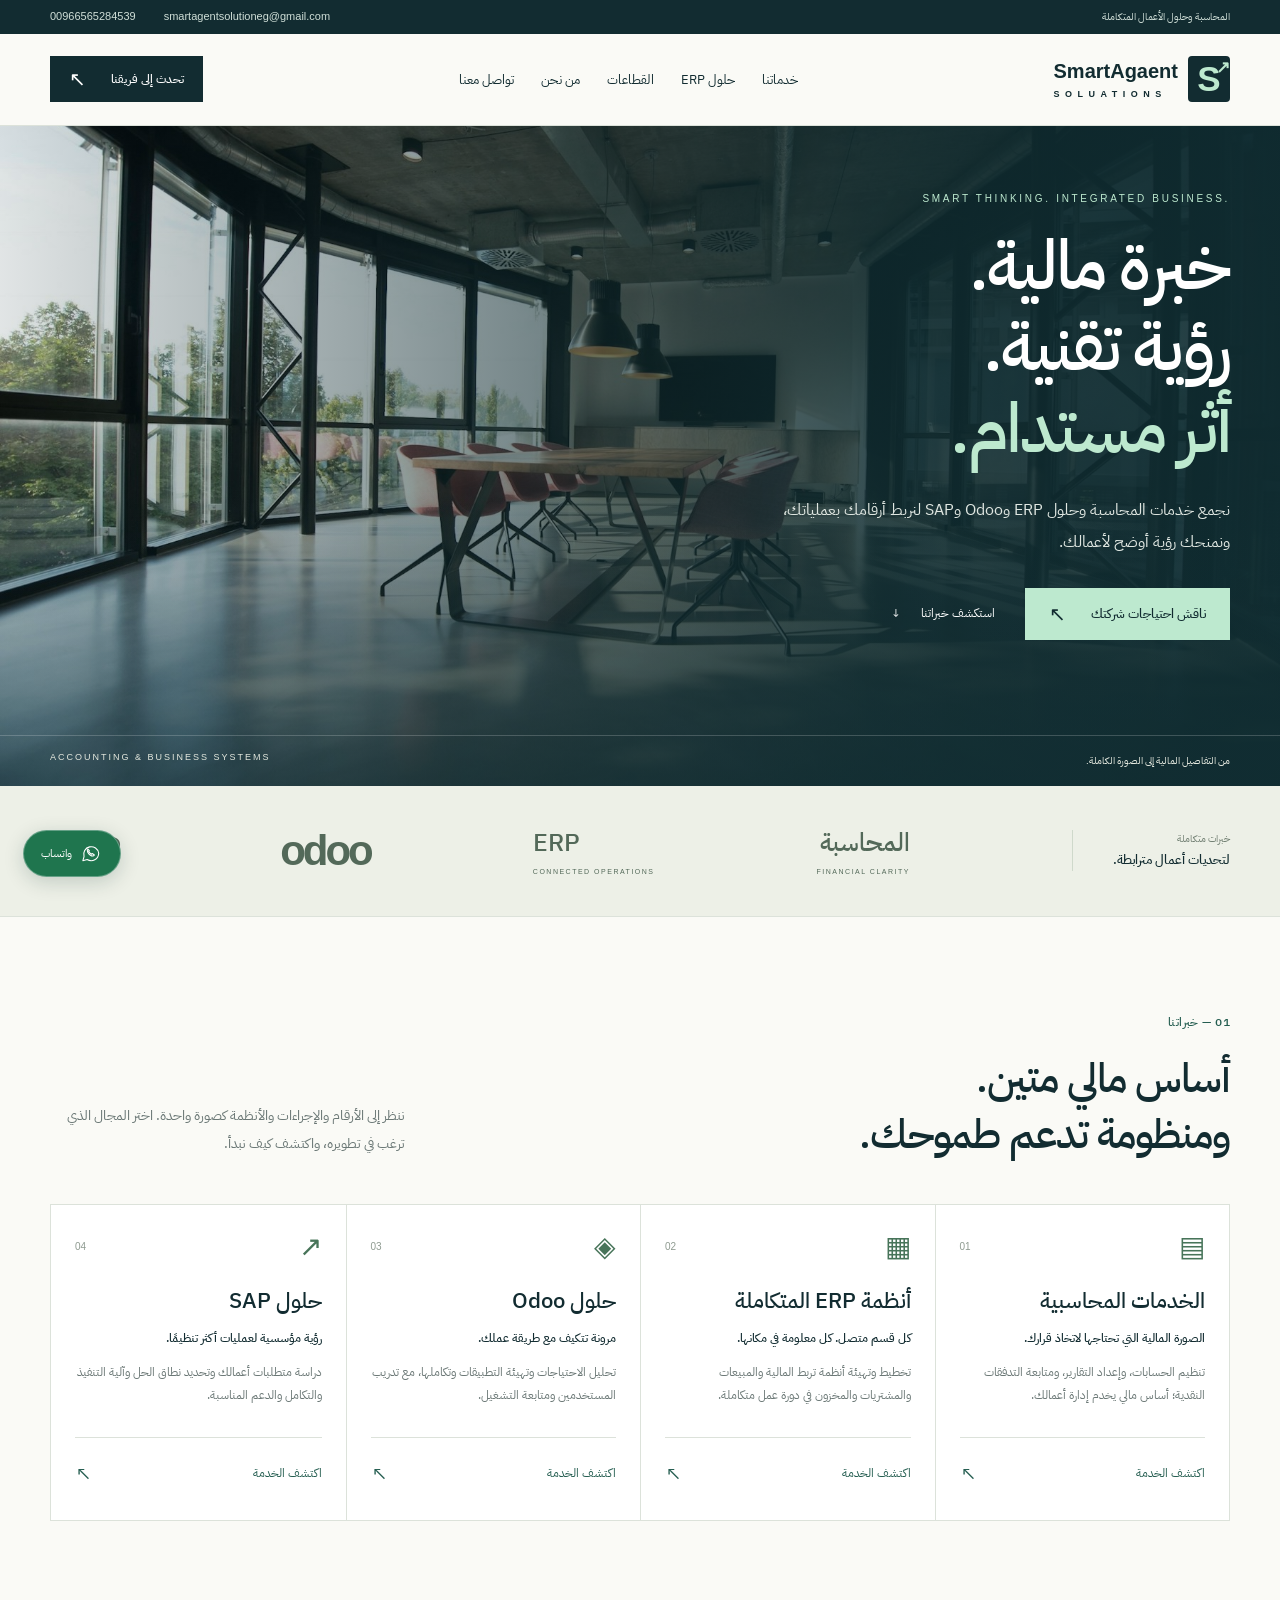
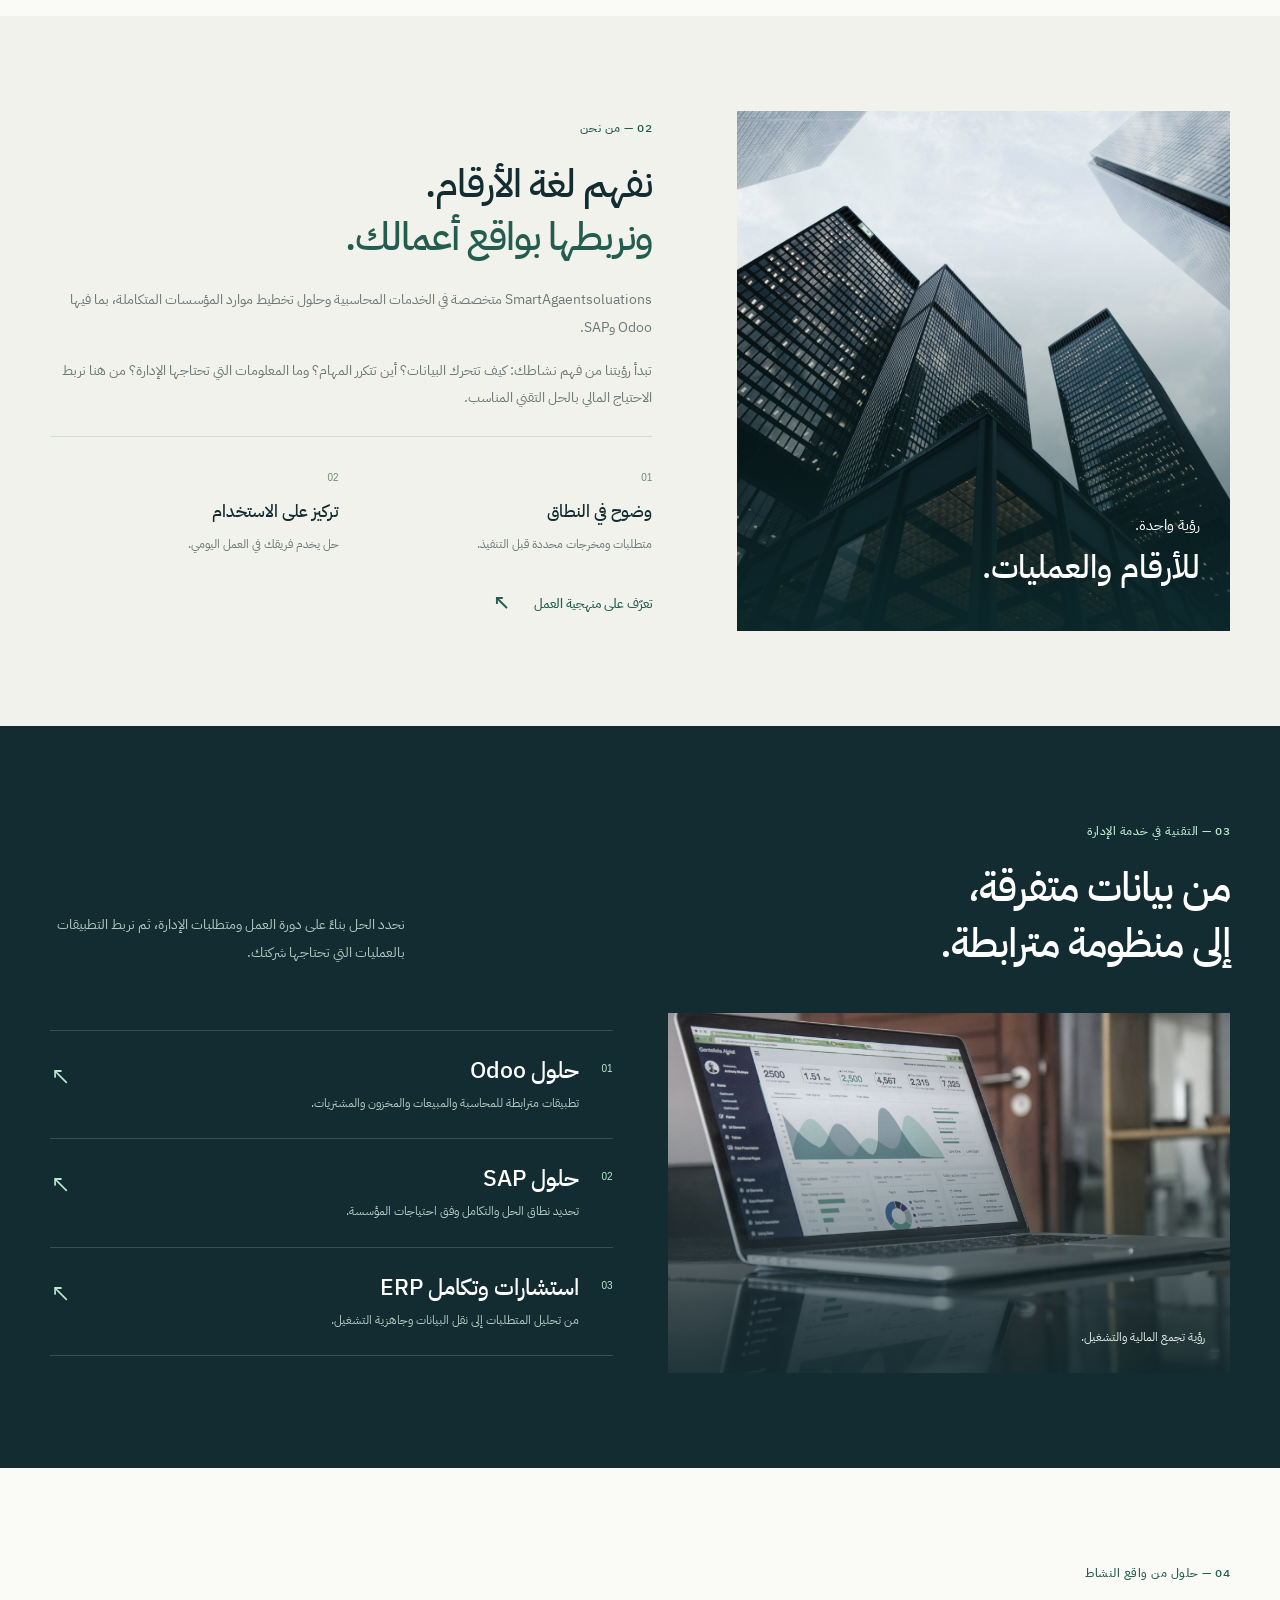
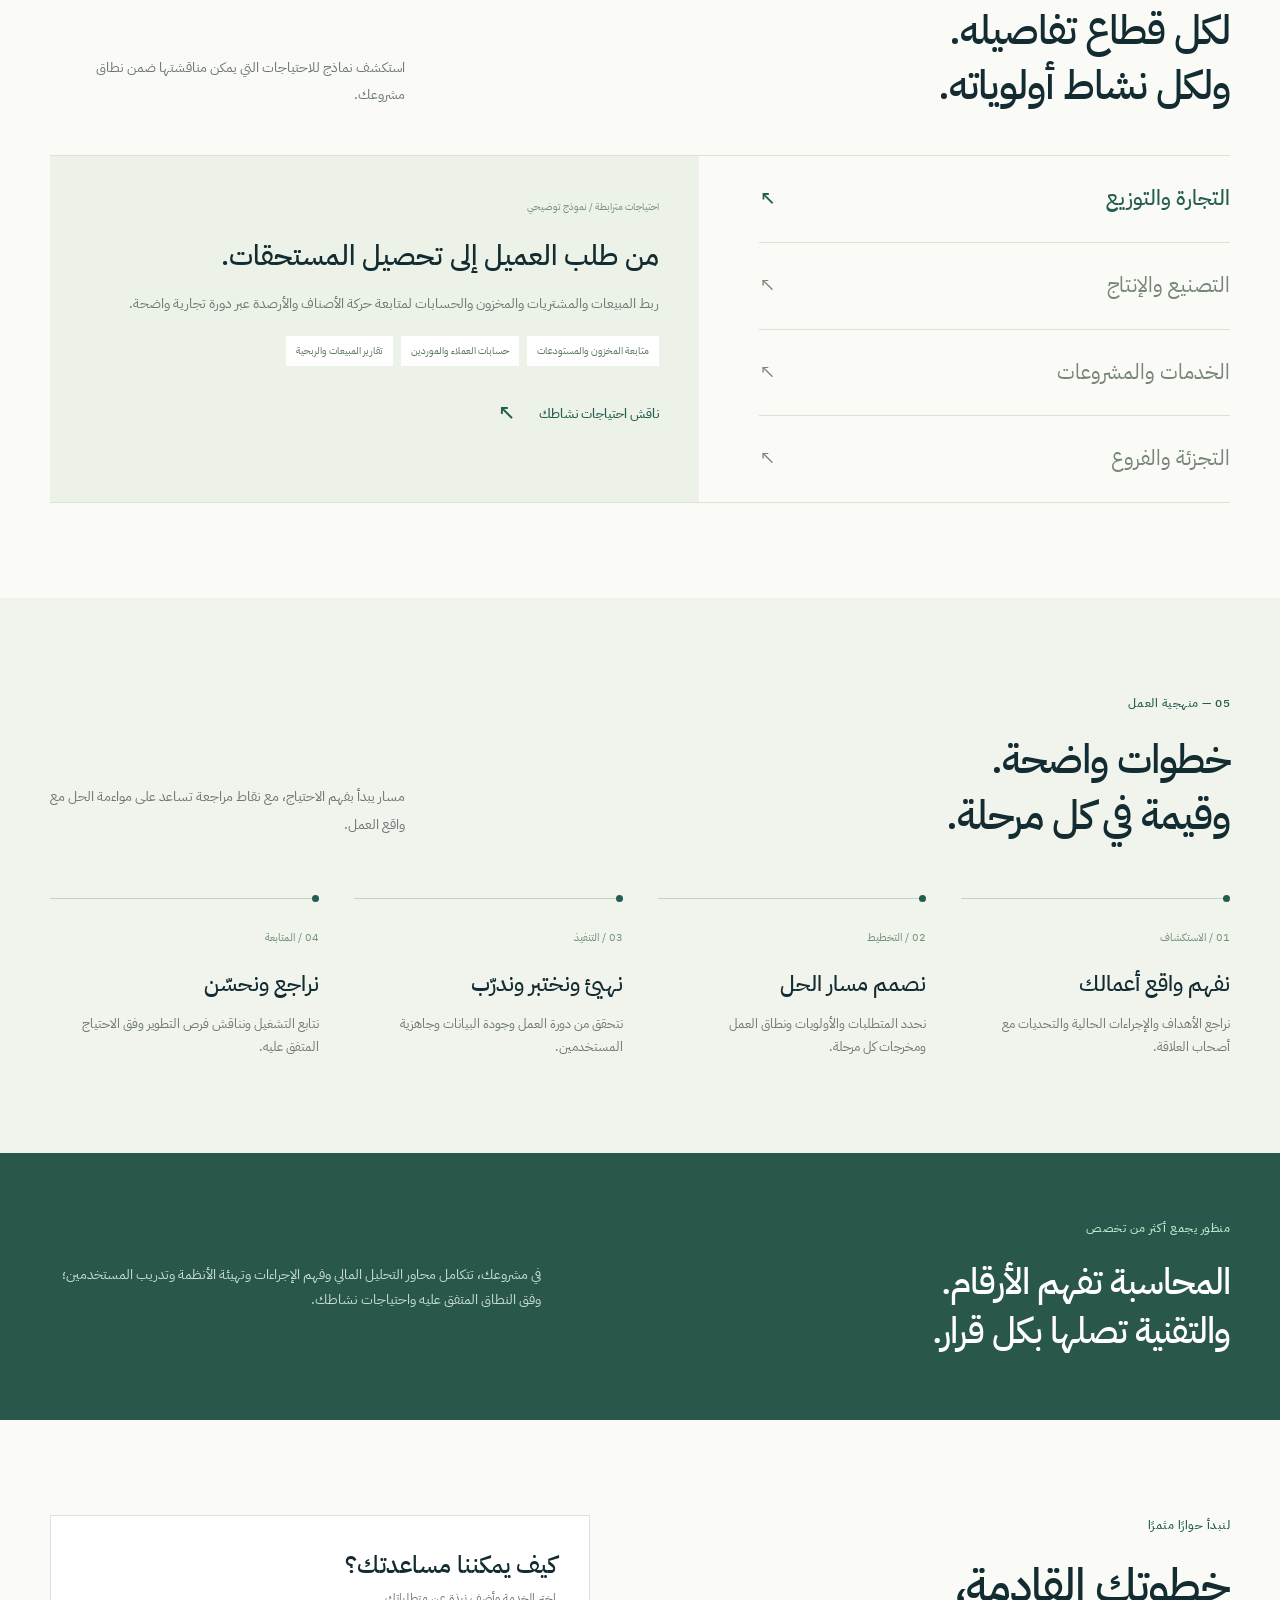
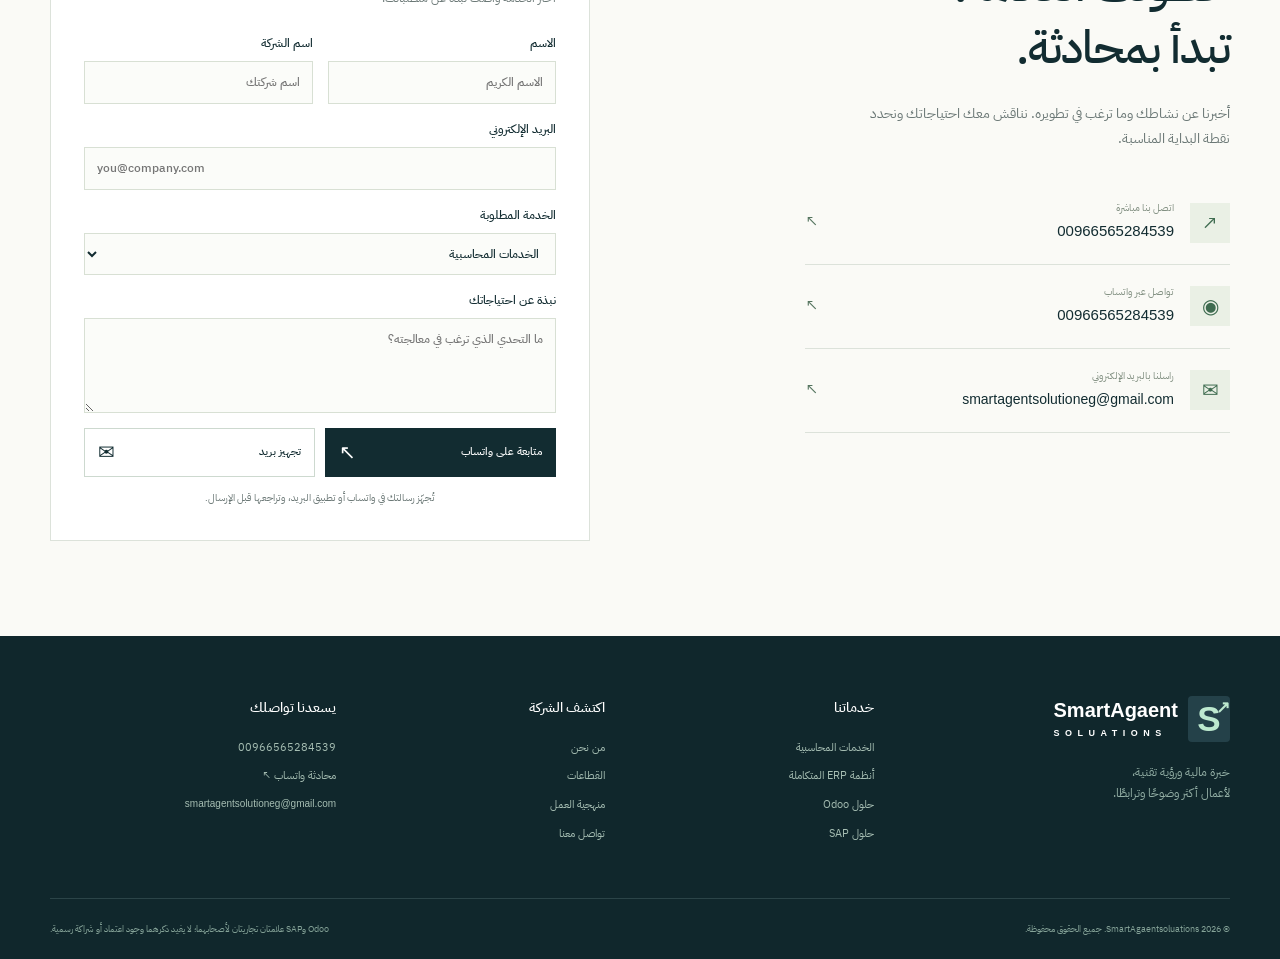
==== index.html @ 958c2389 "Publish SmartAgaentsoluations company website" ====
<!doctype html><html lang="ar" dir="rtl"><head><meta charset="UTF-8"><meta name="viewport" content="width=device-width,initial-scale=1"><title>المحاسبة وحلول الأعمال المتكاملة | SmartAgaentsoluations</title><meta name="description" content="خدمات المحاسبة وحلول ERP وOdoo وSAP. تواصل مع SmartAgaentsoluations عبر واتساب أو الاتصال على 00966565284539."><meta name="theme-color" content="#122c31"><meta property="og:title" content="المحاسبة وحلول الأعمال المتكاملة | SmartAgaentsoluations"><meta property="og:description" content="خدمات المحاسبة وحلول ERP وOdoo وSAP. تواصل مع SmartAgaentsoluations عبر واتساب أو الاتصال على 00966565284539."><meta property="og:type" content="website"><meta property="og:locale" content="ar_AR"><link rel="icon" href="favicon.svg" type="image/svg+xml"><link rel="preconnect" href="https://fonts.googleapis.com"><link rel="preconnect" href="https://fonts.gstatic.com" crossorigin><link href="https://fonts.googleapis.com/css2?family=IBM+Plex+Sans+Arabic:wght@400;500;600;700&display=swap" rel="stylesheet"><link rel="stylesheet" href="styles.css"><script src="script.js" defer></script></head><body><a class="skip" href="#main">انتقل إلى المحتوى</a>
    <div class="topbar"><div class="container"><span>المحاسبة وحلول الأعمال المتكاملة</span><div><a href="mailto:smartagentsolutioneg@gmail.com" dir="ltr">smartagentsolutioneg@gmail.com</a><a href="tel:+966565284539" dir="ltr">00966565284539</a></div></div></div>
    <header class="header"><div class="container navigation"><a href="index.html" class="brand" aria-label="SmartAgaentsoluations الرئيسية"><span class="brand-mark" aria-hidden="true">S<span>↗</span></span><span class="brand-name" dir="ltr">SmartAgaent<span>SOLUATIONS</span></span></a>
    <button class="menu-toggle" aria-label="فتح القائمة" aria-expanded="false" aria-controls="nav"><span></span><span></span><span></span></button>
    <nav id="nav" aria-label="القائمة الرئيسية"><a href="#services">خدماتنا</a><a href="#solutions">حلول ERP</a><a href="#industries">القطاعات</a><a href="#about">من نحن</a><a href="#contact">تواصل معنا</a></nav>
    <a class="button small nav-cta" href="https://wa.me/966565284539" target="_blank" rel="noopener noreferrer">تحدث إلى فريقنا <span>↖</span></a></div></header><main id="main"><section class="hero"><img class="hero-image" src="assets/office.jpg" width="1800" height="1200" alt="مساحة أعمال حديثة — صورة تعبيرية" fetchpriority="high"><div class="hero-shade"></div><div class="container hero-content"><div class="eyebrow light">SMART THINKING. INTEGRATED BUSINESS.</div><h1>خبرة مالية.<br>رؤية تقنية.<br><em>أثر مستدام.</em></h1><p>نجمع خدمات المحاسبة وحلول ERP وOdoo وSAP لنربط أرقامك بعملياتك، ونمنحك رؤية أوضح لأعمالك.</p><div class="hero-actions"><a class="button mint" href="#contact">ناقش احتياجات شركتك <span>↖</span></a><a class="hero-explore" href="#services">استكشف خبراتنا <span>↓</span></a></div></div><div class="hero-bottom"><div class="container"><span>من التفاصيل المالية إلى الصورة الكاملة.</span><span>ACCOUNTING & BUSINESS SYSTEMS</span></div></div></section>
<section class="expertise-strip"><div class="container"><div><span>خبرات متكاملة</span><strong>لتحديات أعمال مترابطة.</strong></div><a href="accounting.html">المحاسبة <small>FINANCIAL CLARITY</small></a><a href="erp.html" dir="ltr">ERP <small>CONNECTED OPERATIONS</small></a><a href="odoo.html" class="odoo-word" dir="ltr">odoo</a><a href="sap.html" class="sap-word" dir="ltr">SAP</a></div></section>
<section id="services" class="section"><div class="container"><div class="section-head"><div><div class="eyebrow">01 — خبراتنا</div><h2>أساس مالي متين.<br>ومنظومة تدعم طموحك.</h2></div><p>ننظر إلى الأرقام والإجراءات والأنظمة كصورة واحدة. اختر المجال الذي ترغب في تطويره، واكتشف كيف نبدأ.</p></div><div class="service-grid"><a class="service-card" href="accounting.html"><div class="card-top"><span class="service-icon">▤</span><span>01</span></div><h3>الخدمات المحاسبية</h3><strong>الصورة المالية التي تحتاجها لاتخاذ قرارك.</strong><p>تنظيم الحسابات، وإعداد التقارير، ومتابعة التدفقات النقدية؛ أساس مالي يخدم إدارة أعمالك.</p><span class="card-link">اكتشف الخدمة <span>↖</span></span></a><a class="service-card" href="erp.html"><div class="card-top"><span class="service-icon">▦</span><span>02</span></div><h3>أنظمة ERP المتكاملة</h3><strong>كل قسم متصل. كل معلومة في مكانها.</strong><p>تخطيط وتهيئة أنظمة تربط المالية والمبيعات والمشتريات والمخزون في دورة عمل متكاملة.</p><span class="card-link">اكتشف الخدمة <span>↖</span></span></a><a class="service-card" href="odoo.html"><div class="card-top"><span class="service-icon">◈</span><span>03</span></div><h3>حلول Odoo</h3><strong>مرونة تتكيف مع طريقة عملك.</strong><p>تحليل الاحتياجات وتهيئة التطبيقات وتكاملها، مع تدريب المستخدمين ومتابعة التشغيل.</p><span class="card-link">اكتشف الخدمة <span>↖</span></span></a><a class="service-card" href="sap.html"><div class="card-top"><span class="service-icon">↗</span><span>04</span></div><h3>حلول SAP</h3><strong>رؤية مؤسسية لعمليات أكثر تنظيمًا.</strong><p>دراسة متطلبات أعمالك وتحديد نطاق الحل وآلية التنفيذ والتكامل والدعم المناسبة.</p><span class="card-link">اكتشف الخدمة <span>↖</span></span></a></div></div></section>
<section id="about" class="section about"><div class="container about-layout"><div class="image-panel"><img src="assets/architecture.jpg" width="1200" height="1500" alt="تفاصيل معمارية لمبنى أعمال — صورة تعبيرية" loading="lazy"><div class="image-caption"><span>رؤية واحدة.</span><strong>للأرقام والعمليات.</strong></div></div><div class="about-copy"><div class="eyebrow">02 — من نحن</div><h2>نفهم لغة الأرقام.<br><em>ونربطها بواقع أعمالك.</em></h2><p>SmartAgaentsoluations متخصصة في الخدمات المحاسبية وحلول تخطيط موارد المؤسسات المتكاملة، بما فيها Odoo وSAP.</p><p>تبدأ رؤيتنا من فهم نشاطك: كيف تتحرك البيانات؟ أين تتكرر المهام؟ وما المعلومات التي تحتاجها الإدارة؟ من هنا نربط الاحتياج المالي بالحل التقني المناسب.</p><div class="principles"><div><span>01</span><h3>وضوح في النطاق</h3><p>متطلبات ومخرجات محددة قبل التنفيذ.</p></div><div><span>02</span><h3>تركيز على الاستخدام</h3><p>حل يخدم فريقك في العمل اليومي.</p></div></div><a class="text-link" href="#approach">تعرّف على منهجية العمل <span>↖</span></a></div></div></section>
<section id="solutions" class="section solutions"><div class="container"><div class="section-head"><div><div class="eyebrow light">03 — التقنية في خدمة الإدارة</div><h2>من بيانات متفرقة،<br>إلى منظومة مترابطة.</h2></div><p>نحدد الحل بناءً على دورة العمل ومتطلبات الإدارة، ثم نربط التطبيقات بالعمليات التي تحتاجها شركتك.</p></div><div class="solution-layout"><div class="solution-photo"><img src="assets/finance.jpg" width="1800" height="1200" alt="حاسوب يعرض تحليلات الأعمال — صورة تعبيرية" loading="lazy"><span>رؤية تجمع المالية والتشغيل.</span></div><div class="solution-links"><a href="odoo.html"><span class="solution-num">01</span><div><h3>حلول Odoo</h3><p>تطبيقات مترابطة للمحاسبة والمبيعات والمخزون والمشتريات.</p></div><span>↖</span></a><a href="sap.html"><span class="solution-num">02</span><div><h3>حلول SAP</h3><p>تحديد نطاق الحل والتكامل وفق احتياجات المؤسسة.</p></div><span>↖</span></a><a href="erp.html"><span class="solution-num">03</span><div><h3>استشارات وتكامل ERP</h3><p>من تحليل المتطلبات إلى نقل البيانات وجاهزية التشغيل.</p></div><span>↖</span></a></div></div></div></section>
<section id="industries" class="section industries"><div class="container"><div class="section-head"><div><div class="eyebrow">04 — حلول من واقع النشاط</div><h2>لكل قطاع تفاصيله.<br>ولكل نشاط أولوياته.</h2></div><p>استكشف نماذج للاحتياجات التي يمكن مناقشتها ضمن نطاق مشروعك.</p></div><div class="industry-layout"><div class="industry-tabs" role="tablist" aria-label="استكشف احتياجات القطاعات"><button id="tab-trade" role="tab" aria-selected="true" aria-controls="industry-panel" data-industry="trade">التجارة والتوزيع <span>↖</span></button><button id="tab-industry" role="tab" aria-selected="false" aria-controls="industry-panel" data-industry="industry" tabindex="-1">التصنيع والإنتاج <span>↖</span></button><button id="tab-services" role="tab" aria-selected="false" aria-controls="industry-panel" data-industry="services" tabindex="-1">الخدمات والمشروعات <span>↖</span></button><button id="tab-retail" role="tab" aria-selected="false" aria-controls="industry-panel" data-industry="retail" tabindex="-1">التجزئة والفروع <span>↖</span></button></div><div id="industry-panel" class="industry-panel" role="tabpanel" aria-labelledby="tab-trade" tabindex="0"><span class="panel-label">احتياجات مترابطة / نموذج توضيحي</span><h3 id="industry-title">من طلب العميل إلى تحصيل المستحقات.</h3><p id="industry-desc">ربط المبيعات والمشتريات والمخزون والحسابات لمتابعة حركة الأصناف والأرصدة عبر دورة تجارية واضحة.</p><ul id="industry-list"><li>متابعة المخزون والمستودعات</li><li>حسابات العملاء والموردين</li><li>تقارير المبيعات والربحية</li></ul><a class="text-link" href="#contact">ناقش احتياجات نشاطك <span>↖</span></a></div></div></div></section>
<section id="approach" class="section approach"><div class="container"><div class="section-head"><div><div class="eyebrow">05 — منهجية العمل</div><h2>خطوات واضحة.<br>وقيمة في كل مرحلة.</h2></div><p>مسار يبدأ بفهم الاحتياج، مع نقاط مراجعة تساعد على مواءمة الحل مع واقع العمل.</p></div><div class="steps"><article><span>01 / الاستكشاف</span><h3>نفهم واقع أعمالك</h3><p>نراجع الأهداف والإجراءات الحالية والتحديات مع أصحاب العلاقة.</p></article><article><span>02 / التخطيط</span><h3>نصمم مسار الحل</h3><p>نحدد المتطلبات والأولويات ونطاق العمل ومخرجات كل مرحلة.</p></article><article><span>03 / التنفيذ</span><h3>نهيئ ونختبر وندرّب</h3><p>نتحقق من دورة العمل وجودة البيانات وجاهزية المستخدمين.</p></article><article><span>04 / المتابعة</span><h3>نراجع ونحسّن</h3><p>نتابع التشغيل ونناقش فرص التطوير وفق الاحتياج المتفق عليه.</p></article></div></div></section>
<section class="focus-banner"><div class="container"><div><div class="eyebrow light">منظور يجمع أكثر من تخصص</div><h2>المحاسبة تفهم الأرقام.<br>والتقنية تصلها بكل قرار.</h2></div><p>في مشروعك، تتكامل محاور التحليل المالي وفهم الإجراءات وتهيئة الأنظمة وتدريب المستخدمين؛ وفق النطاق المتفق عليه واحتياجات نشاطك.</p></div></section><section id="contact" class="section contact"><div class="container contact-layout"><div class="contact-copy"><div class="eyebrow">لنبدأ حوارًا مثمرًا</div><h2>خطوتك القادمة،<br>تبدأ بمحادثة.</h2><p>أخبرنا عن نشاطك وما ترغب في تطويره. نناقش معك احتياجاتك ونحدد نقطة البداية المناسبة.</p>
    <div class="contact-methods"><a href="tel:+966565284539"><span class="method-icon">↗</span><span><small>اتصل بنا مباشرة</small><strong dir="ltr">00966565284539</strong></span><span>↖</span></a><a href="https://wa.me/966565284539" target="_blank" rel="noopener noreferrer"><span class="method-icon">◉</span><span><small>تواصل عبر واتساب</small><strong dir="ltr">00966565284539</strong></span><span>↖</span></a><a href="mailto:smartagentsolutioneg@gmail.com"><span class="method-icon">✉</span><span><small>راسلنا بالبريد الإلكتروني</small><strong class="email-text" dir="ltr">smartagentsolutioneg@gmail.com</strong></span><span>↖</span></a></div></div>
    <form id="contact-form"><h3>كيف يمكننا مساعدتك؟</h3><p>اختر الخدمة وأضف نبذة عن متطلباتك.</p><div class="field-row"><label>الاسم<input name="name" autocomplete="name" placeholder="الاسم الكريم" required maxlength="100"></label><label>اسم الشركة<input name="company" autocomplete="organization" placeholder="اسم شركتك" maxlength="150"></label></div><label>البريد الإلكتروني<input name="email" type="email" autocomplete="email" placeholder="you@company.com" dir="ltr" maxlength="200" required></label><label>الخدمة المطلوبة<select name="service" id="service"><option>الخدمات المحاسبية</option><option>أنظمة ERP المتكاملة</option><option>حلول Odoo</option><option>حلول SAP</option><option>التطوير والتحول الرقمي</option></select></label><label>نبذة عن احتياجاتك<textarea name="message" rows="3" placeholder="ما التحدي الذي ترغب في معالجته؟" required maxlength="2000"></textarea></label><div class="form-actions"><button class="button" type="submit" name="channel" value="whatsapp">متابعة على واتساب <span>↖</span></button><button class="button outline" type="submit" name="channel" value="email">تجهيز بريد <span>✉</span></button></div><p class="form-note">تُجهّز رسالتك في واتساب أو تطبيق البريد، وتراجعها قبل الإرسال.</p><p id="form-status" role="status" hidden></p></form></div></section></main><footer><div class="container footer-grid"><div><a class="brand" href="index.html"><span class="brand-mark" aria-hidden="true">S<span>↗</span></span><span class="brand-name" dir="ltr">SmartAgaent<span>SOLUATIONS</span></span></a><p>خبرة مالية ورؤية تقنية،<br>لأعمال أكثر وضوحًا وترابطًا.</p></div><div><h3>خدماتنا</h3><a href="accounting.html">الخدمات المحاسبية</a><a href="erp.html">أنظمة ERP المتكاملة</a><a href="odoo.html">حلول Odoo</a><a href="sap.html">حلول SAP</a></div><div><h3>اكتشف الشركة</h3><a href="index.html#about">من نحن</a><a href="index.html#industries">القطاعات</a><a href="index.html#approach">منهجية العمل</a><a href="index.html#contact">تواصل معنا</a></div><div><h3>يسعدنا تواصلك</h3><a href="tel:+966565284539" dir="ltr">00966565284539</a><a href="https://wa.me/966565284539" target="_blank" rel="noopener noreferrer">محادثة واتساب ↖</a><a class="footer-email" href="mailto:smartagentsolutioneg@gmail.com" dir="ltr">smartagentsolutioneg@gmail.com</a></div></div><div class="container footer-bottom"><span>© <span id="year">2026</span> SmartAgaentsoluations. جميع الحقوق محفوظة.</span><span>Odoo وSAP علامتان تجاريتان لأصحابهما؛ لا يفيد ذكرهما وجود اعتماد أو شراكة رسمية.</span></div></footer><a class="whatsapp-float" href="https://wa.me/966565284539" target="_blank" rel="noopener noreferrer" aria-label="تواصل مع SmartAgaentsoluations عبر واتساب"><svg viewBox="0 0 32 32" aria-hidden="true"><path d="M26 15.5A10.5 10.5 0 0 1 10 24.4L4 26l1.6-5.8A10.5 10.5 0 1 1 26 15.5Z"/><path d="M11 10c-2 2 0 6 3 8s5 2 6 0l-3-2-1 1c-2-1-3-2-4-4l1-1Z"/></svg><span>واتساب</span></a></body></html>
---- styles.css ----
:root{--ink:#122c31;--green:#245d50;--mint:#bde9cf;--paper:#fafaf6;--muted:#6b7876;--line:#dce2da;--gold:#c8b57f}*{box-sizing:border-box}html{scroll-behavior:smooth;scroll-padding-top:100px}body{margin:0;color:var(--ink);background:var(--paper);font-family:'IBM Plex Sans Arabic',Tahoma,Arial,sans-serif;line-height:1.8}h1,h2,h3,p{margin:0}h1,h2,h3{line-height:1.35;font-weight:500}h2{font-size:clamp(30px,3.2vw,46px);letter-spacing:-1px}h3{font-size:22px}p{color:var(--muted)}a{color:inherit;text-decoration:none}button,input,select,textarea{font:inherit}button,a,input,select,textarea{-webkit-tap-highlight-color:transparent}button{cursor:pointer}a:focus-visible,button:focus-visible,summary:focus-visible{outline:3px solid #57a684;outline-offset:5px}em{font-style:normal;color:var(--green)}.container{width:min(1250px,calc(100% - 100px));margin-inline:auto}.topbar{background:var(--ink);color:#d0dfd8;font-size:10px;padding:7px 0}.topbar>.container,.topbar>.container>div{display:flex;justify-content:space-between;gap:28px;align-items:center}.topbar a{font-family:Arial,sans-serif;font-size:11px}.header{position:sticky;top:0;z-index:30;background:#fafaf6f7;backdrop-filter:blur(16px);border-bottom:1px solid #dce2da}.navigation{height:91px;display:flex;gap:28px;justify-content:space-between;align-items:center}.brand{display:flex;align-items:center;gap:10px;white-space:nowrap;max-width:100%}.brand-mark{width:42px;height:46px;display:grid;place-items:center;font:700 35px Arial,sans-serif;background:var(--ink);color:var(--mint);border-radius:4px;position:relative}.brand-mark>span{position:absolute;top:1px;right:0;font-size:17px}.brand-name{font:600 20px Arial,sans-serif}.brand-name>span{display:block;font-size:9px;letter-spacing:5.5px;padding-top:6px}.navigation nav{display:flex;align-items:center;gap:27px;font-size:13px}.navigation nav a{position:relative}.navigation nav a:hover{color:var(--green)}.button{display:inline-flex;align-items:center;justify-content:space-between;gap:25px;background:var(--ink);color:#fff;border:1px solid transparent;padding:13px 23px;font-size:13px;font-weight:500;transition:background .2s,transform .2s;min-height:49px}.button:hover{background:#25574d;transform:translateY(-2px)}.button>span{font:20px Arial,sans-serif}.button.small{font-size:12px;padding:10px 18px;min-height:43px}.button.mint{background:var(--mint);color:var(--ink)}.button.mint:hover{background:#d1f4dd}.button.outline{background:transparent;color:var(--ink);border-color:#cdd9cf}.button.outline:hover{background:#edf2e9}.menu-toggle{display:none}.eyebrow{font-size:12px;letter-spacing:.5px;font-weight:500;color:var(--green);margin-bottom:18px}.eyebrow.light{color:var(--mint)}.hero{height:660px;position:relative;isolation:isolate;color:#fff;overflow:hidden;background:#163b3a}.hero-image{position:absolute;inset:0;width:100%;height:100%;object-fit:cover;object-position:center 60%;z-index:-3}.hero-shade{position:absolute;inset:0;background:linear-gradient(270deg,#102d32ed 0%,#102d32d6 32%,#102d3280 65%,#102d3220 100%);z-index:-2}.hero:after{content:'';position:absolute;inset:0;background:linear-gradient(0deg,#102d3290,transparent 45%);z-index:-1}.hero-content{padding-top:64px}.hero .eyebrow{font-family:Arial,sans-serif;font-size:10px;letter-spacing:2.7px;direction:ltr;text-align:right}.hero h1{font-size:clamp(48px,5.4vw,76px);line-height:1.18;letter-spacing:-2px}.hero h1 em{color:var(--mint)}.hero-content>p{font-size:16px;color:#e0e7e2;max-width:475px;margin-top:25px;line-height:1.95}.hero-actions{display:flex;align-items:center;gap:30px;margin-top:30px}.hero-explore{display:flex;align-items:center;gap:20px;font-size:12px}.hero-bottom{position:absolute;bottom:0;left:0;right:0;border-top:1px solid #ffffff30;padding:16px 0}.hero-bottom>.container{display:flex;justify-content:space-between;font-size:10px;color:#e5e9df}.hero-bottom span:last-child{font:9px Arial,sans-serif;letter-spacing:2px}.expertise-strip{background:#edf0e7;border-bottom:1px solid var(--line)}.expertise-strip>.container{min-height:130px;display:flex;align-items:center;justify-content:space-between;gap:35px}.expertise-strip>.container>div{border-left:1px solid #cfd9cb;padding-left:40px;font-size:13px}.expertise-strip>.container>div>span,.expertise-strip strong{display:block}.expertise-strip>.container>div>span{font-size:10px;color:#738174}.expertise-strip strong{font-weight:500}.expertise-strip a{font-size:25px;font-weight:500;line-height:1.3;color:#536959}.expertise-strip a small{display:block;font:7px Arial,sans-serif;letter-spacing:1.5px;margin-top:8px}.expertise-strip .odoo-word{font:600 42px Arial,sans-serif;letter-spacing:-3px}.expertise-strip .sap-word{font:900 italic 36px Arial,sans-serif;letter-spacing:-2px}.section{padding:95px 0}.section-head{display:flex;align-items:flex-end;justify-content:space-between;gap:60px;margin-bottom:42px}.section-head>div{max-width:680px}.section-head>p{max-width:355px;font-size:14px;line-height:1.95;padding-bottom:5px}.service-grid{display:grid;grid-template-columns:repeat(4,1fr);border:1px solid var(--line);background:#fff}.service-card{padding:28px 24px;display:flex;flex-direction:column;border-left:1px solid var(--line);transition:background .2s}.service-card:last-child{border-left:none}.service-card:hover{background:#eef4eb}.card-top{display:flex;align-items:center;justify-content:space-between;margin-bottom:25px;color:#8f9b91;font:10px Arial,sans-serif}.service-icon{font-size:28px;color:#477459;line-height:1}.service-card h3{font-size:22px;margin-bottom:12px}.service-card>strong{font-size:12px;font-weight:500;margin-bottom:12px;line-height:1.8}.service-card>p{font-size:12px;line-height:1.9;margin-bottom:30px}.card-link{display:flex;justify-content:space-between;align-items:center;margin-top:auto;font-size:12px;padding-top:18px;border-top:1px solid var(--line);color:var(--green)}.card-link>span{font-size:20px}.about{background:#f0f2eb}.about-layout{display:grid;grid-template-columns:.9fr 1.1fr;gap:85px;align-items:center}.image-panel{height:520px;position:relative;overflow:hidden}.image-panel>img{width:100%;height:100%;object-fit:cover;filter:saturate(.5)}.image-panel:after{content:'';position:absolute;inset:0;background:linear-gradient(0deg,#0e3034c9,transparent 75%)}.image-caption{position:absolute;bottom:34px;right:30px;z-index:1;color:white;font-size:15px}.image-caption>strong{display:block;font-size:32px;font-weight:500}.about-copy h2{font-size:39px;margin-bottom:23px}.about-copy>p{font-size:14px;line-height:1.95;margin-bottom:16px}.principles{display:grid;grid-template-columns:1fr 1fr;border-top:1px solid #d2ddd0;padding-top:25px;margin-top:25px;gap:25px}.principles>div>span{font:10px Arial,sans-serif;color:#6d8d71}.principles h3{font-size:17px;margin:10px 0}.principles p{font-size:12px}.text-link{display:inline-flex;align-items:center;gap:23px;color:var(--green);font-size:13px;font-weight:500}.text-link>span{font-size:22px}.about-copy>.text-link{margin-top:28px}.solutions{background:var(--ink);color:white}.solutions .section-head>p{color:#b4c8c1}.solution-layout{display:grid;grid-template-columns:1fr 1fr;gap:55px;align-items:center}.solution-photo{height:360px;position:relative}.solution-photo img{width:100%;height:100%;object-fit:cover;filter:saturate(.6)}.solution-photo:after{content:'';position:absolute;inset:0;background:linear-gradient(0deg,#122c31cc,transparent 75%)}.solution-photo>span{position:absolute;bottom:24px;right:25px;color:#e2eee7;z-index:1;font-size:12px}.solution-links>a{display:flex;gap:22px;align-items:flex-start;padding:24px 0;border-bottom:1px solid #355052}.solution-links>a:first-child{border-top:1px solid #355052}.solution-num{font:10px Arial,sans-serif;color:var(--mint);padding-top:8px}.solution-links h3{font-size:23px;margin-bottom:7px}.solution-links p{font-size:12px;color:#b9ccc5}.solution-links>a>span:last-child{margin-right:auto;font-size:25px;color:var(--mint)}.industry-layout{display:grid;grid-template-columns:.9fr 1.1fr;border-block:1px solid var(--line)}.industry-tabs{display:flex;flex-direction:column;padding-left:60px}.industry-tabs>button{background:none;border:0;border-bottom:1px solid var(--line);padding:25px 0;display:flex;justify-content:space-between;text-align:right;font-size:21px;color:#77857b;gap:25px;line-height:1.7}.industry-tabs>button:last-child{border-bottom:none}.industry-tabs>button>span{font-size:20px}.industry-tabs>button[aria-selected=true]{color:var(--green);font-weight:500}.industry-panel{padding:35px 40px;background:#edf2e8}.panel-label{font-size:10px;color:#759078}.industry-panel h3{font-size:28px;margin:18px 0 15px}.industry-panel p{font-size:14px}.industry-panel ul{display:flex;gap:8px;list-style:none;padding:0;flex-wrap:wrap;margin:20px 0 28px}.industry-panel li{font-size:10px;background:#fff;padding:6px 10px;color:#5a745f}.approach{background:#f1f3ed}.steps{display:grid;grid-template-columns:repeat(4,1fr);gap:35px;margin-top:55px}.steps>article{border-top:1px solid #c5d4c2;padding-top:23px;position:relative}.steps>article:before{content:'';width:7px;height:7px;position:absolute;top:-4px;right:0;background:var(--green);border-radius:50%}.steps>article>span{font-size:11px;color:#729078}.steps h3{font-size:22px;margin:18px 0 13px}.steps p{font-size:13px;max-width:245px}.focus-banner{background:#2a574b;color:white;padding:65px 0}.focus-banner>.container{display:grid;grid-template-columns:1.2fr 1fr;gap:100px;align-items:center}.focus-banner h2{font-size:36px}.focus-banner p{color:#c8ddd0;font-size:14px}.contact-layout{display:grid;grid-template-columns:1fr 1fr;gap:100px;align-items:start}.contact-copy h2{font-size:46px;margin-bottom:22px}.contact-copy>p{max-width:380px;font-size:14px}.contact-methods{margin-top:30px;max-width:425px}.contact-methods>a{display:flex;align-items:center;gap:16px;border-bottom:1px solid var(--line);padding:18px 0}.method-icon{width:40px;height:40px;display:grid;place-items:center;background:#eaf0e5;color:#3f6c50;font-size:20px}.contact-methods small{font-size:10px;color:#829082;display:block}.contact-methods strong{font:15px Arial,sans-serif;display:inline-block;margin-top:5px;overflow-wrap:anywhere}.contact-methods .email-text{font-size:14px}.contact-methods>a>span:last-child{margin-right:auto;color:#52725c}form{border:1px solid var(--line);background:white;padding:33px}form h3{font-size:24px}form>p:first-of-type{font-size:12px;margin:7px 0 23px}label{display:block;font-size:12px;font-weight:500;margin-bottom:15px}input,textarea,select{display:block;width:100%;background:#fbfcf9;border:1px solid #d8e0d4;padding:10px 12px;font-size:12px;color:var(--ink);margin-top:6px;border-radius:0;min-width:0}input:focus,textarea:focus,select:focus{outline:2px solid #6fa887;outline-offset:1px}textarea{resize:vertical;min-height:95px}.field-row{display:grid;grid-template-columns:1fr 1fr;gap:15px}.form-actions{display:flex;gap:10px}.form-actions .button{font-size:11px;flex:1;gap:12px;padding:11px 13px}.form-note{font-size:10px;text-align:center;margin-top:12px}#form-status{background:#eaf5e8;padding:12px;color:#2d6046;font-size:12px;margin-top:12px}footer{padding:60px 0 22px;background:#10272c;color:#d4e0da}.footer-grid{display:grid;grid-template-columns:1.25fr .9fr .9fr 1.15fr;gap:45px;padding-bottom:45px}.footer-grid .brand-mark{background:#244149}.footer-grid .brand-name{color:white}.footer-grid p{font-size:12px;margin-top:20px;color:#93afa5}.footer-grid h3{font-size:14px;color:white;margin:3px 0 20px}.footer-grid>div>a:not(.brand){display:block;font-size:11px;color:#a6beb3;margin:9px 0;width:fit-content}.footer-grid>div>a:hover{color:white}.footer-grid .footer-email{font-family:Arial,sans-serif;font-size:10px!important;overflow-wrap:anywhere;max-width:100%}.footer-bottom{border-top:1px solid #2b4448;padding-top:22px;display:flex;justify-content:space-between;gap:50px;color:#85a398;font-size:9px}.footer-bottom>span:last-child{max-width:450px}.whatsapp-float{position:fixed;bottom:23px;left:23px;z-index:25;background:#1f754e;color:#fff;display:flex;align-items:center;gap:8px;padding:11px 17px;border-radius:30px;box-shadow:0 5px 20px #0d302b30;font-size:11px;border:1px solid #ffffff50}.whatsapp-float svg{width:23px;height:23px;fill:none;stroke:white;stroke-linecap:round;stroke-linejoin:round;stroke-width:1.5}.skip{position:fixed;top:-100px;right:20px;z-index:50;background:var(--ink);color:white;padding:10px}.skip:focus{top:10px}.detail-hero{position:relative;isolation:isolate;background:var(--ink);color:white;overflow:hidden;min-height:510px;padding:28px 0 55px}.detail-hero>img{position:absolute;inset:0;width:100%;height:100%;object-fit:cover;z-index:-2}.detail-hero:after{content:'';position:absolute;inset:0;background:linear-gradient(270deg,#102d32f2 5%,#102d32e0 40%,#102d3270);z-index:-1}.breadcrumbs{display:flex;gap:12px;color:#c5dacf;font-size:10px;margin-bottom:42px}.detail-hero .eyebrow{font-family:Arial,sans-serif;font-size:9px;letter-spacing:2px}.detail-hero h1{font-size:clamp(40px,4.4vw,62px);line-height:1.25;letter-spacing:-1px}.detail-hero p{font-size:15px;color:#d3e2d9;max-width:540px;margin:22px 0 27px}.module-grid{display:grid;grid-template-columns:repeat(3,1fr);gap:18px}.module-card{border:1px solid var(--line);background:#fff;padding:28px}.module-card>span{font:11px Arial,sans-serif;color:#80a285}.module-card h3{font-size:22px;margin:18px 0 12px}.module-card p{font-size:13px}.faq-layout{display:grid;grid-template-columns:.8fr 1.2fr;gap:80px}.faq details{border-bottom:1px solid var(--line)}.faq details:first-child{border-top:1px solid var(--line)}.faq summary{list-style:none;cursor:pointer;display:flex;align-items:center;justify-content:space-between;gap:30px;padding:22px 0;font-size:16px}.faq summary::-webkit-details-marker{display:none}.faq summary>span{font:22px Arial,sans-serif;color:var(--green)}.faq details[open] summary>span{transform:rotate(45deg)}.faq details>p{font-size:13px;margin:0 0 25px;padding-left:30px}.related{padding:45px 0;background:#eef2e9}.related h2{font-size:24px;margin-bottom:22px}.related>.container>div{display:grid;grid-template-columns:repeat(3,1fr);gap:30px}.related-link{display:flex;justify-content:space-between;border-bottom:1px solid #cad7c5;padding-bottom:13px;font-size:14px}
@media(min-width:1600px){.hero{height:730px}.hero-content{padding-top:80px}.hero h1{font-size:85px}}
@media(max-width:1150px){.container{width:calc(100% - 64px)}.navigation{gap:18px}.navigation nav{gap:20px;font-size:12px}.nav-cta{padding:10px 14px!important;font-size:11px!important;gap:14px}.brand-name{font-size:18px}.brand-name>span{letter-spacing:4.5px}.service-grid{grid-template-columns:1fr 1fr}.service-card{border-bottom:1px solid var(--line);padding:30px}.service-card:nth-child(2){border-left:none}.service-card:nth-last-child(-n+2){border-bottom:none}.about-layout{gap:50px}.about-copy h2{font-size:34px}.contact-layout{gap:55px}.footer-grid{gap:25px}.footer-grid .footer-email{font-size:9px!important}.industry-tabs{padding-left:35px}.industry-tabs>button{font-size:19px}.industry-panel{padding:30px}}
@media(max-width:900px){.navigation nav{gap:14px;font-size:11px}.nav-cta{display:none}.hero{height:640px}.hero h1{font-size:68px}.expertise-strip>.container>div{padding-left:22px}.expertise-strip a{font-size:22px}.expertise-strip>.container{gap:24px}.about-layout{gap:35px;grid-template-columns:.85fr 1.15fr}.image-panel{height:520px}.principles{gap:15px}.principles h3{font-size:16px}.solution-layout{gap:30px}.section-head{gap:35px}.section-head>p{max-width:310px}.industry-layout{grid-template-columns:1fr 1.1fr}.industry-panel h3{font-size:24px}.steps{gap:25px}.steps h3{font-size:20px}.contact-layout{gap:35px}.contact-copy h2{font-size:39px}.contact-methods strong{font-size:13px}.contact-methods .email-text{font-size:11px}form{padding:25px}.form-actions{flex-direction:column}.footer-grid{grid-template-columns:1fr 1fr;gap:35px 55px}.footer-grid .footer-email{font-size:11px!important}.focus-banner>.container{gap:50px}.focus-banner h2{font-size:30px}.faq-layout{gap:40px}.module-card{padding:22px}.module-card h3{font-size:20px}}
@media(max-width:700px){html{scroll-padding-top:85px}.container{width:calc(100% - 40px)}.topbar{padding:6px 0}.topbar>.container>span{display:none}.topbar>.container>div{width:100%;gap:12px}.topbar a{font-size:9px}.navigation{height:76px;gap:18px}.brand-name{font-size:19px}.brand-name>span{font-size:8px;letter-spacing:5.7px}.brand-mark{height:43px;width:40px;font-size:33px}.menu-toggle{display:flex;flex-direction:column;gap:5px;border:1px solid #d1dcd1;padding:11px 10px;background:none}.menu-toggle>span{height:1px;width:20px;background:var(--ink)}.navigation nav{display:none;position:absolute;top:76px;left:0;right:0;background:var(--paper);border-bottom:1px solid var(--line);padding:18px 20px;font-size:14px;box-shadow:0 15px 25px #18372d12}.navigation nav.open{display:flex;flex-direction:column;gap:0;align-items:stretch}.navigation nav a{padding:10px 0}.hero{height:650px}.hero-content{padding-top:58px}.hero-shade{background:linear-gradient(270deg,#102d32ec,#102d32a6)}.hero h1{font-size:63px}.hero-content>p{font-size:15px;max-width:420px;line-height:2}.hero .eyebrow{font-size:8px;letter-spacing:2px;margin-bottom:27px}.hero-actions{gap:22px;flex-wrap:wrap}.hero-actions>.button{font-size:12px;padding:13px 18px}.hero-explore{font-size:11px;gap:12px}.hero-bottom{padding:17px 0}.hero-bottom>.container{font-size:10px}.hero-bottom span:last-child{display:none}.hero-image{object-position:35% center}.expertise-strip>.container{min-height:auto;display:grid;grid-template-columns:repeat(4,1fr);padding:25px 0;gap:25px 12px;text-align:center}.expertise-strip>.container>div{grid-column:1/-1;border:0;padding:0;display:flex;justify-content:center;align-items:center;gap:8px;font-size:13px}.expertise-strip a{font-size:20px}.expertise-strip a small{font-size:5px;letter-spacing:.7px}.expertise-strip .odoo-word{font-size:32px}.expertise-strip .sap-word{font-size:29px}.section{padding:60px 0}.section-head{display:block;margin-bottom:30px}.section-head>p{max-width:none;margin-top:20px;font-size:13px}.section-head h2{font-size:34px}.eyebrow{font-size:11px;margin-bottom:15px}.service-grid{grid-template-columns:1fr}.service-card{padding:27px;border-left:none!important;border-bottom:1px solid var(--line)!important}.service-card:last-child{border-bottom:0!important}.service-card>p{margin-bottom:22px}.service-card h3{font-size:25px}.service-card>strong{font-size:13px}.service-card>p{font-size:13px}.card-top{margin-bottom:20px}.about-layout{grid-template-columns:1fr;gap:35px}.image-panel{height:350px;max-width:none}.image-panel>img{object-position:center 45%}.about-copy h2{font-size:33px}.about-copy>p{font-size:13px}.principles{gap:25px}.solution-layout{grid-template-columns:1fr;gap:15px}.solution-photo{height:275px}.solution-links>a{padding:22px 0}.solution-links p{font-size:12px}.industry-layout{grid-template-columns:1fr;border:0}.industry-tabs{padding:0;display:grid;grid-template-columns:1fr 1fr;gap:0 20px;margin-bottom:25px}.industry-tabs>button{font-size:15px;padding:15px 0;border-bottom:1px solid var(--line)!important;gap:10px}.industry-tabs>button>span{font-size:16px}.industry-panel{padding:25px}.industry-panel h3{font-size:25px}.industry-panel p{font-size:13px}.steps{grid-template-columns:1fr 1fr;gap:35px 25px;margin-top:40px}.steps h3{font-size:20px;margin:15px 0 12px}.steps p{font-size:12px}.steps>article>span{font-size:10px}.focus-banner{padding:45px 0}.focus-banner>.container{grid-template-columns:1fr;gap:25px}.focus-banner h2{font-size:31px}.focus-banner p{font-size:13px}.contact-layout{grid-template-columns:1fr;gap:35px}.contact-copy h2{font-size:36px}.contact-copy>p{font-size:13px;max-width:none}.contact-methods{max-width:none}.contact-methods strong{font-size:15px}.contact-methods .email-text{font-size:13px}.contact-methods>a{gap:13px}.form-actions{flex-direction:row}.form-actions .button{padding:11px 10px;font-size:10px;gap:8px}.form-actions .button>span{font-size:17px}form{padding:24px}.footer-grid{gap:30px 25px;grid-template-columns:1fr 1fr}.footer-grid>div:first-child{grid-column:1/-1}.footer-grid>div:first-child>p{margin-top:15px}.footer-grid h3{font-size:13px;margin-bottom:15px}.footer-grid>div:last-child{grid-column:1/-1}.footer-grid .footer-email{font-size:12px!important}.footer-bottom{flex-direction:column;gap:13px;font-size:9px;padding-bottom:55px}.whatsapp-float{left:16px;bottom:16px;padding:10px 14px;font-size:10px}.whatsapp-float svg{height:21px;width:21px}.detail-hero{padding:20px 0 45px;min-height:485px}.breadcrumbs{margin-bottom:35px}.detail-hero h1{font-size:42px}.detail-hero p{font-size:14px}.module-grid{grid-template-columns:1fr 1fr;gap:13px}.module-card{padding:20px}.module-card h3{font-size:19px}.module-card p{font-size:12px}.faq-layout{grid-template-columns:1fr;gap:30px}.faq summary{font-size:14px;gap:15px}.related>.container>div{grid-template-columns:1fr;gap:20px}.related h2{font-size:23px}}
@media(max-width:380px){.container{width:calc(100% - 32px)}.hero{height:670px}.hero h1{font-size:55px}.hero-content{padding-top:50px}.hero-content>p{font-size:14px}.hero-actions{gap:20px}.hero .eyebrow{font-size:7px;letter-spacing:1.7px}.topbar a{font-size:8px}.section-head h2{font-size:30px}.about-copy h2{font-size:29px}.contact-methods .email-text{font-size:11px}.contact-methods strong{font-size:14px}.industry-tabs>button{font-size:13px}.industry-panel h3{font-size:23px}.steps{gap:30px 20px}.steps h3{font-size:17px}.field-row{grid-template-columns:1fr;gap:0}.form-actions{flex-direction:column}.form-actions .button{font-size:12px}.module-grid{grid-template-columns:1fr}.detail-hero h1{font-size:37px}.contact-copy h2{font-size:33px}}
@media(prefers-reduced-motion:reduce){html{scroll-behavior:auto}*{transition:none!important}}
@media(max-width:1000px){.navigation .nav-cta{display:none}.menu-toggle{display:flex;flex-direction:column;gap:5px;border:1px solid #d1dcd1;padding:11px 10px;background:none}.menu-toggle>span{height:1px;width:20px;background:var(--ink)}.navigation nav{display:none;position:absolute;top:91px;left:0;right:0;background:var(--paper);border-bottom:1px solid var(--line);padding:18px 32px;font-size:14px;box-shadow:0 15px 25px #18372d12}.navigation nav.open{display:flex;flex-direction:column;gap:0;align-items:stretch}.navigation nav a{padding:10px 0}}
@media(max-width:700px){.navigation nav{top:76px;padding:18px 20px}}
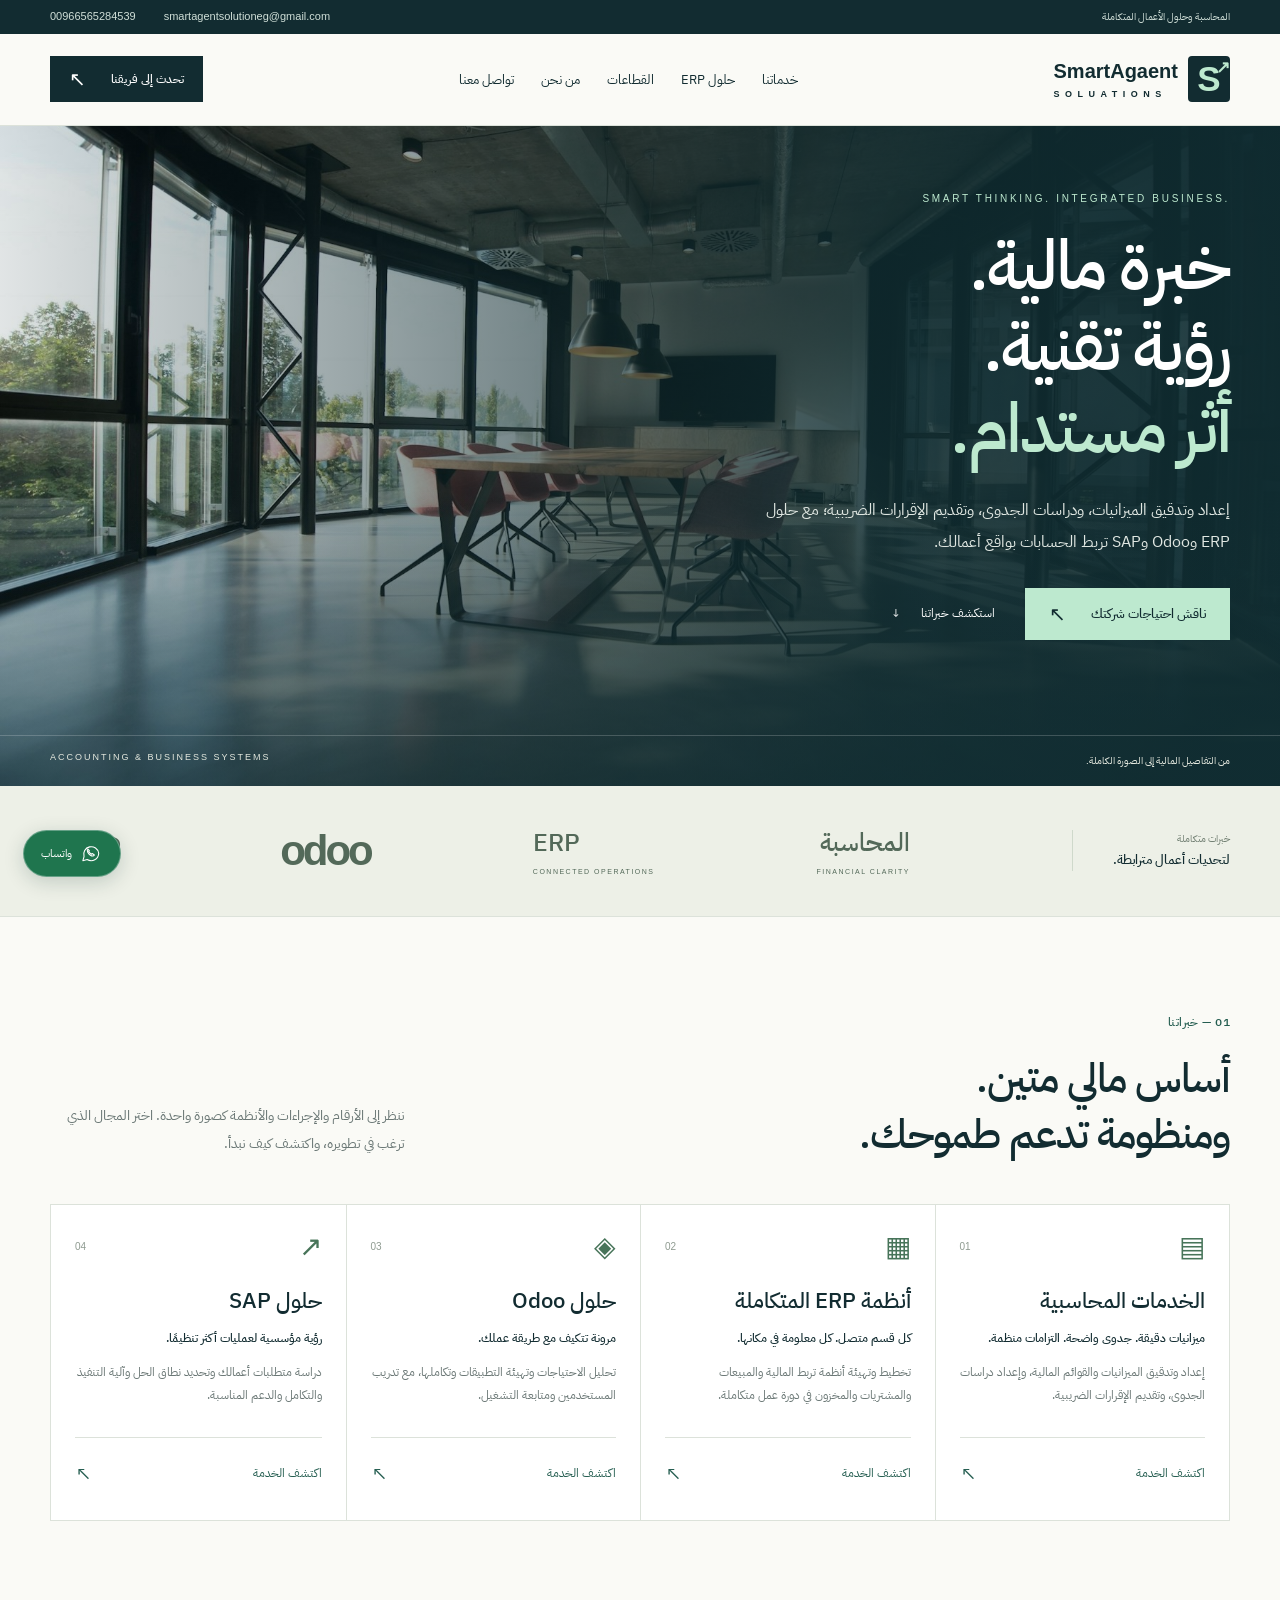
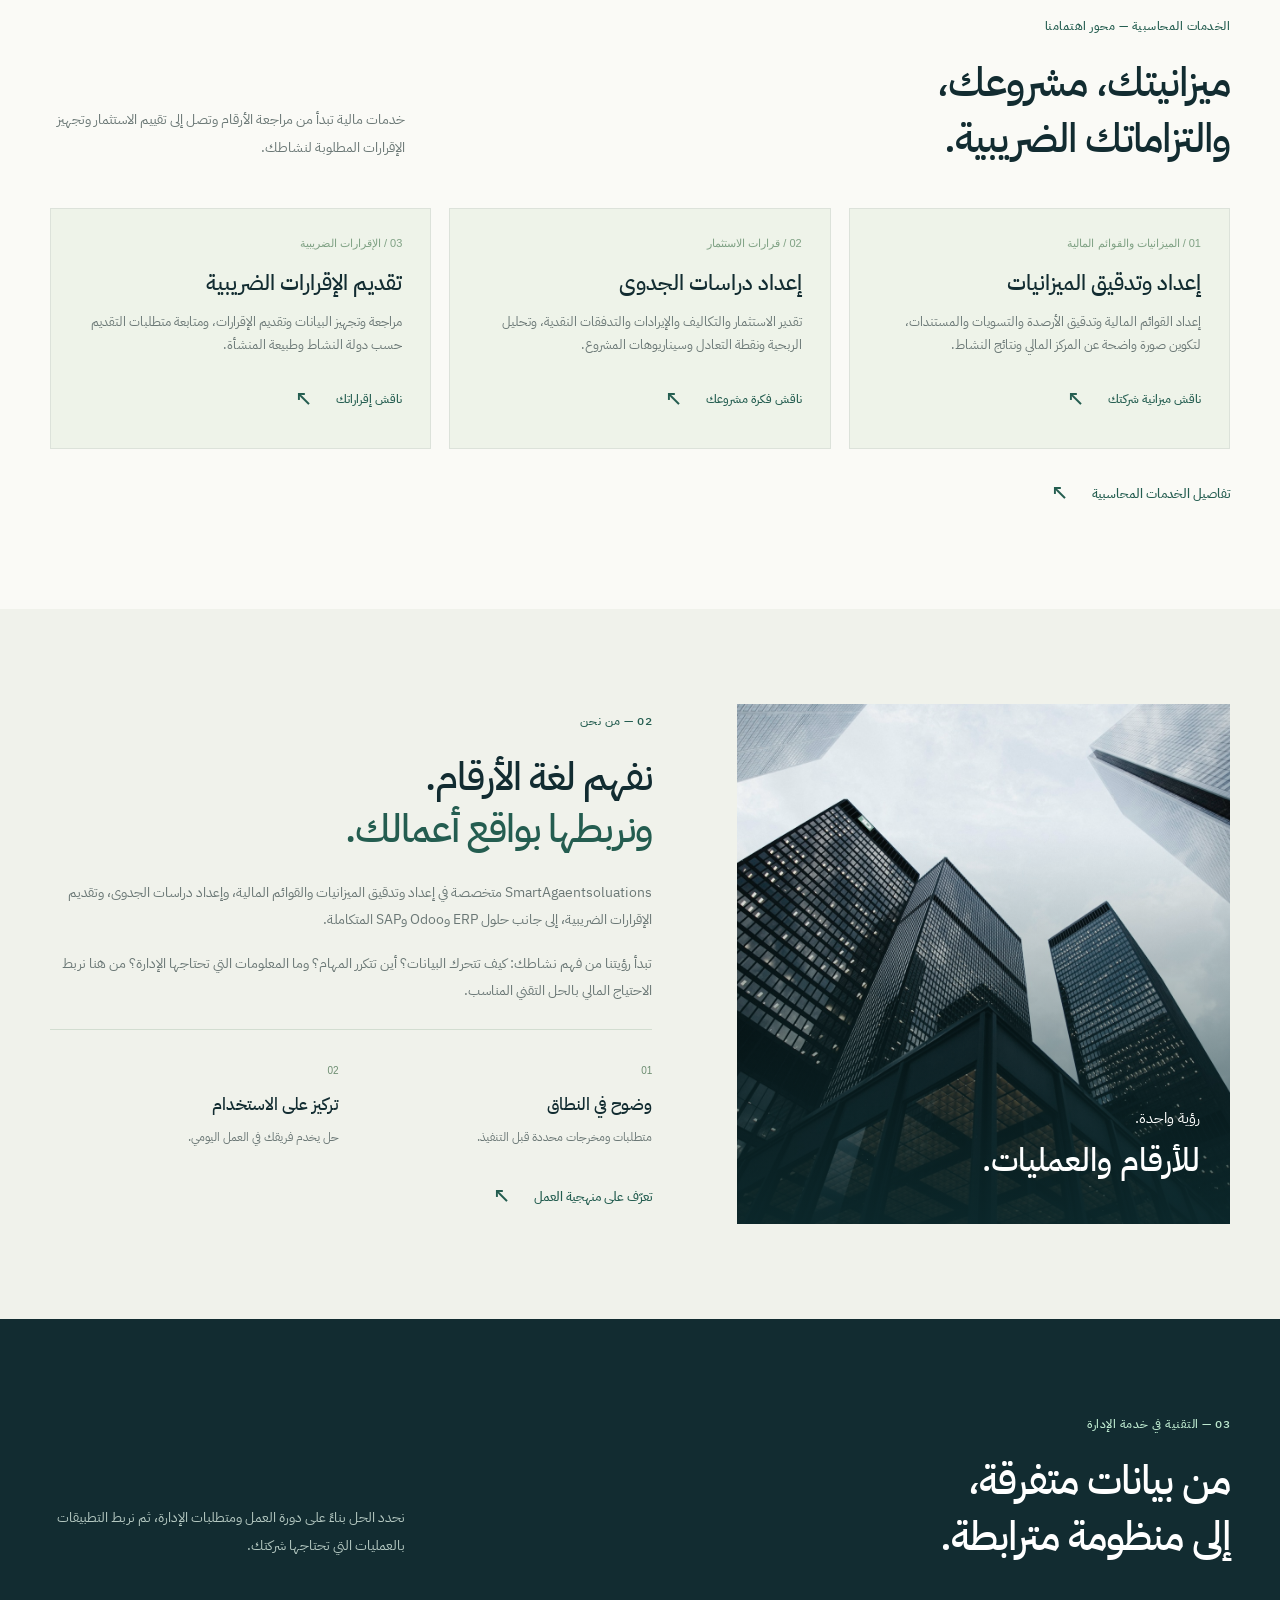
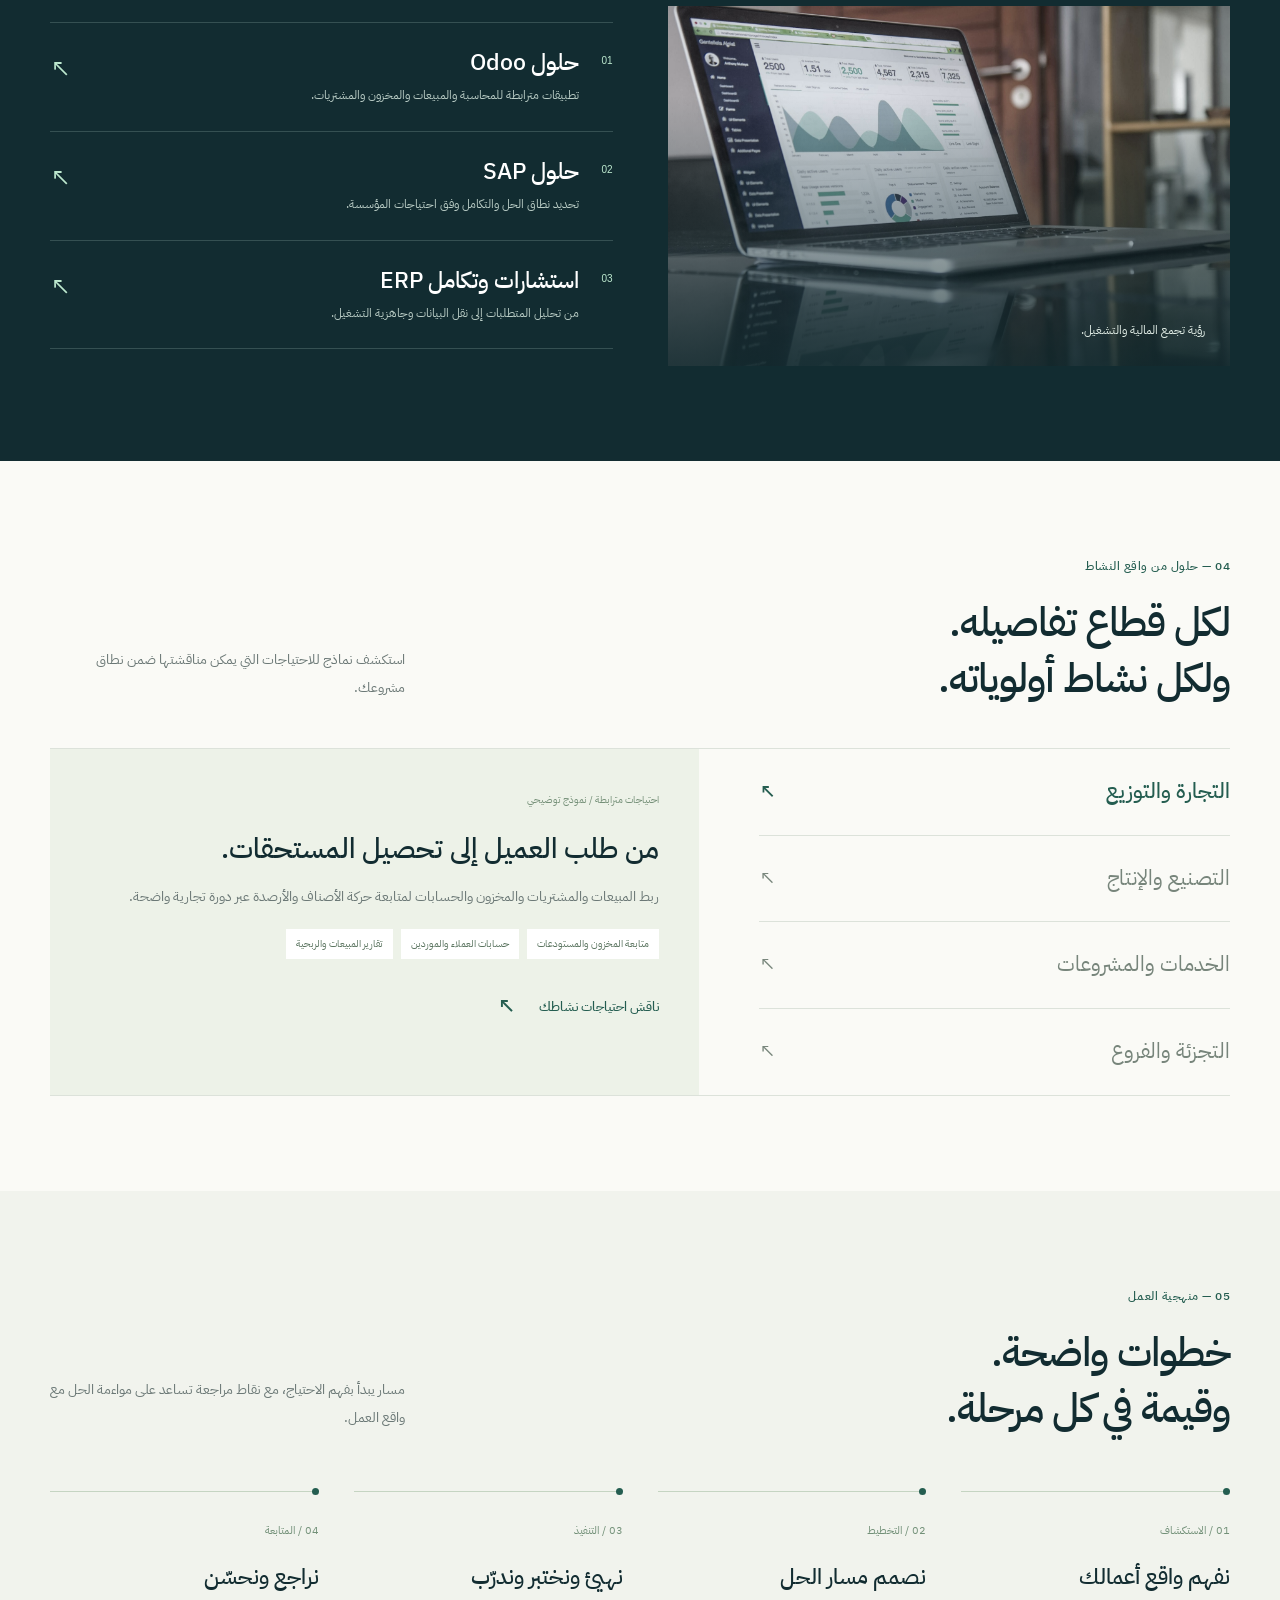
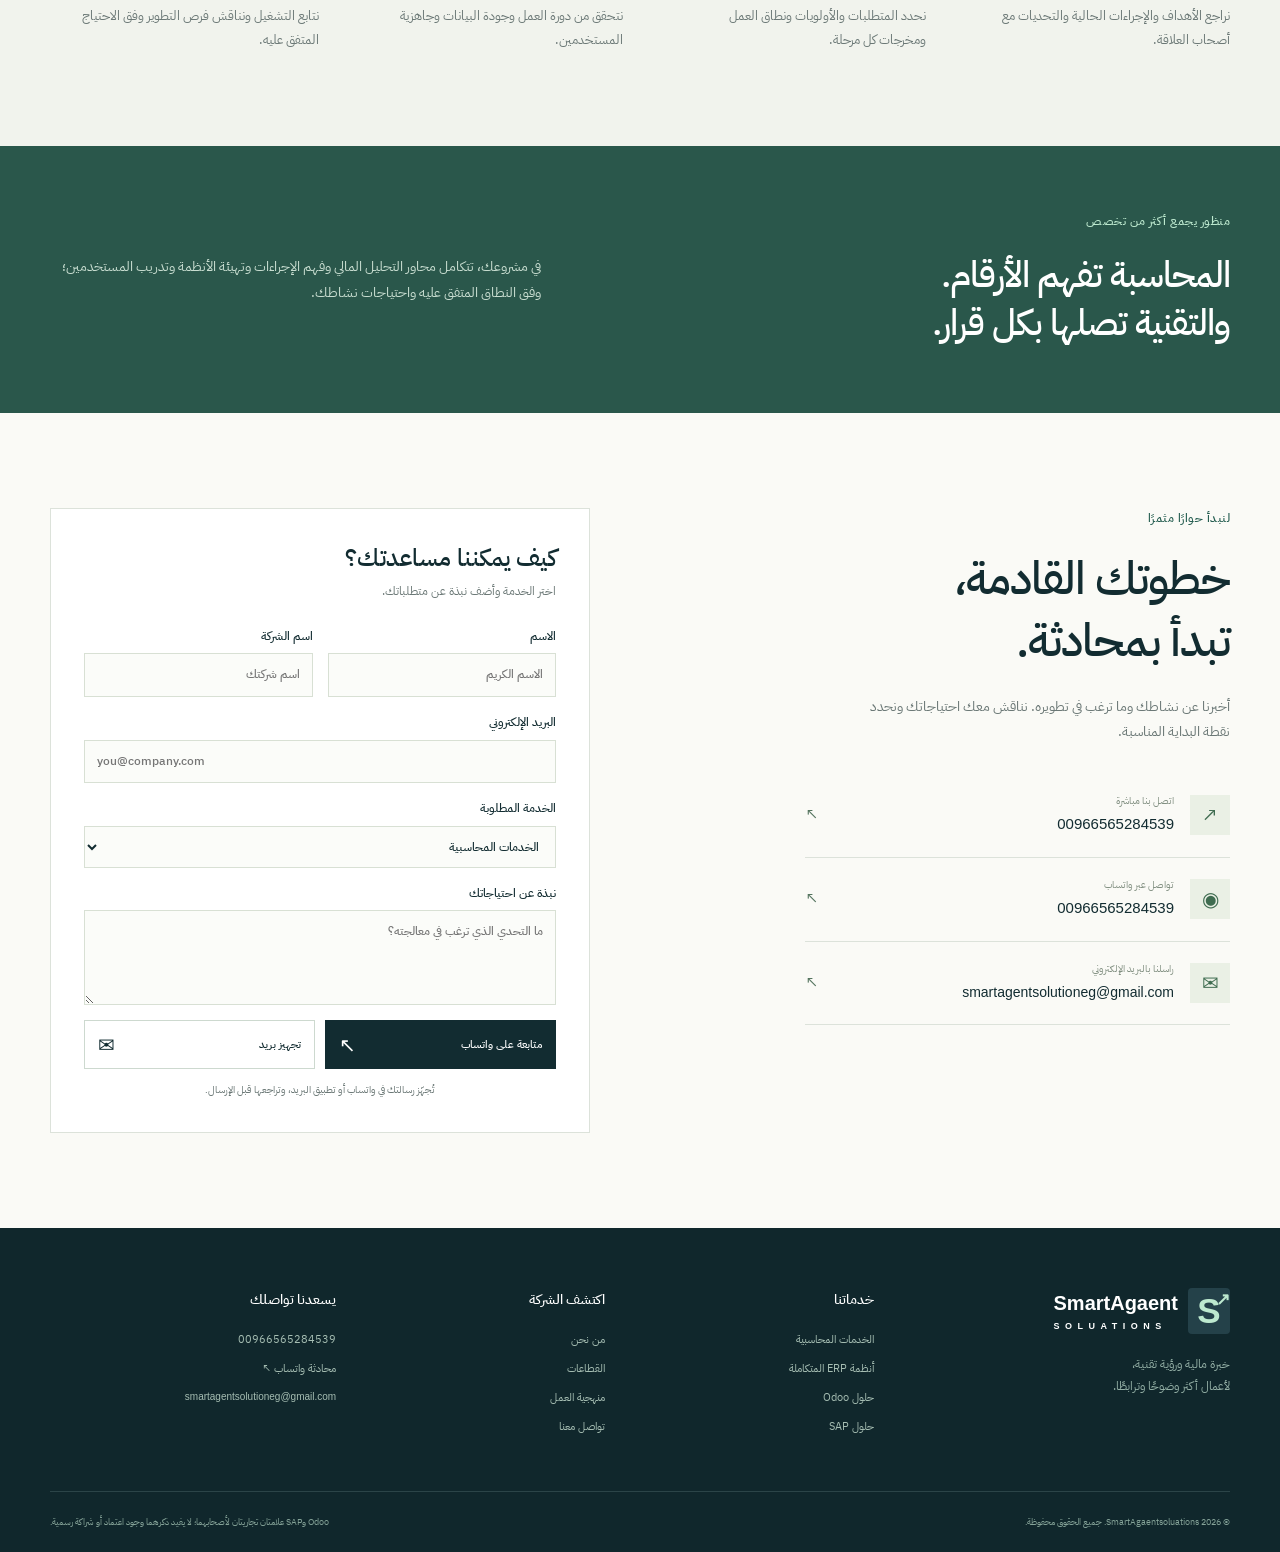
==== commit 495d52f5: "Focus accounting services on financial statements, feasibility studies and tax returns" ====
--- a/index.html
+++ b/index.html
@@ -1,15 +1,16 @@
-<!doctype html><html lang="ar" dir="rtl"><head><meta charset="UTF-8"><meta name="viewport" content="width=device-width,initial-scale=1"><title>المحاسبة وحلول الأعمال المتكاملة | SmartAgaentsoluations</title><meta name="description" content="خدمات المحاسبة وحلول ERP وOdoo وSAP. تواصل مع SmartAgaentsoluations عبر واتساب أو الاتصال على 00966565284539."><meta name="theme-color" content="#122c31"><meta property="og:title" content="المحاسبة وحلول الأعمال المتكاملة | SmartAgaentsoluations"><meta property="og:description" content="خدمات المحاسبة وحلول ERP وOdoo وSAP. تواصل مع SmartAgaentsoluations عبر واتساب أو الاتصال على 00966565284539."><meta property="og:type" content="website"><meta property="og:locale" content="ar_AR"><link rel="icon" href="favicon.svg" type="image/svg+xml"><link rel="preconnect" href="https://fonts.googleapis.com"><link rel="preconnect" href="https://fonts.gstatic.com" crossorigin><link href="https://fonts.googleapis.com/css2?family=IBM+Plex+Sans+Arabic:wght@400;500;600;700&display=swap" rel="stylesheet"><link rel="stylesheet" href="styles.css"><script src="script.js" defer></script></head><body><a class="skip" href="#main">انتقل إلى المحتوى</a>
+<!doctype html><html lang="ar" dir="rtl"><head><meta charset="UTF-8"><meta name="viewport" content="width=device-width,initial-scale=1"><title>الميزانيات ودراسات الجدوى والإقرارات الضريبية وحلول ERP | SmartAgaentsoluations</title><meta name="description" content="إعداد وتدقيق الميزانيات، وإعداد دراسات الجدوى، وتقديم الإقرارات الضريبية، وحلول ERP وOdoo وSAP. تواصل على 00966565284539."><meta name="theme-color" content="#122c31"><meta property="og:title" content="الميزانيات ودراسات الجدوى والإقرارات الضريبية وحلول ERP | SmartAgaentsoluations"><meta property="og:description" content="إعداد وتدقيق الميزانيات، وإعداد دراسات الجدوى، وتقديم الإقرارات الضريبية، وحلول ERP وOdoo وSAP. تواصل على 00966565284539."><meta property="og:type" content="website"><meta property="og:locale" content="ar_AR"><link rel="icon" href="favicon.svg" type="image/svg+xml"><link rel="preconnect" href="https://fonts.googleapis.com"><link rel="preconnect" href="https://fonts.gstatic.com" crossorigin><link href="https://fonts.googleapis.com/css2?family=IBM+Plex+Sans+Arabic:wght@400;500;600;700&display=swap" rel="stylesheet"><link rel="stylesheet" href="styles.css"><script src="script.js" defer></script></head><body><a class="skip" href="#main">انتقل إلى المحتوى</a>
     <div class="topbar"><div class="container"><span>المحاسبة وحلول الأعمال المتكاملة</span><div><a href="mailto:smartagentsolutioneg@gmail.com" dir="ltr">smartagentsolutioneg@gmail.com</a><a href="tel:+966565284539" dir="ltr">00966565284539</a></div></div></div>
     <header class="header"><div class="container navigation"><a href="index.html" class="brand" aria-label="SmartAgaentsoluations الرئيسية"><span class="brand-mark" aria-hidden="true">S<span>↗</span></span><span class="brand-name" dir="ltr">SmartAgaent<span>SOLUATIONS</span></span></a>
     <button class="menu-toggle" aria-label="فتح القائمة" aria-expanded="false" aria-controls="nav"><span></span><span></span><span></span></button>
     <nav id="nav" aria-label="القائمة الرئيسية"><a href="#services">خدماتنا</a><a href="#solutions">حلول ERP</a><a href="#industries">القطاعات</a><a href="#about">من نحن</a><a href="#contact">تواصل معنا</a></nav>
-    <a class="button small nav-cta" href="https://wa.me/966565284539" target="_blank" rel="noopener noreferrer">تحدث إلى فريقنا <span>↖</span></a></div></header><main id="main"><section class="hero"><img class="hero-image" src="assets/office.jpg" width="1800" height="1200" alt="مساحة أعمال حديثة — صورة تعبيرية" fetchpriority="high"><div class="hero-shade"></div><div class="container hero-content"><div class="eyebrow light">SMART THINKING. INTEGRATED BUSINESS.</div><h1>خبرة مالية.<br>رؤية تقنية.<br><em>أثر مستدام.</em></h1><p>نجمع خدمات المحاسبة وحلول ERP وOdoo وSAP لنربط أرقامك بعملياتك، ونمنحك رؤية أوضح لأعمالك.</p><div class="hero-actions"><a class="button mint" href="#contact">ناقش احتياجات شركتك <span>↖</span></a><a class="hero-explore" href="#services">استكشف خبراتنا <span>↓</span></a></div></div><div class="hero-bottom"><div class="container"><span>من التفاصيل المالية إلى الصورة الكاملة.</span><span>ACCOUNTING & BUSINESS SYSTEMS</span></div></div></section>
+    <a class="button small nav-cta" href="https://wa.me/966565284539" target="_blank" rel="noopener noreferrer">تحدث إلى فريقنا <span>↖</span></a></div></header><main id="main"><section class="hero"><img class="hero-image" src="assets/office.jpg" width="1800" height="1200" alt="مساحة أعمال حديثة — صورة تعبيرية" fetchpriority="high"><div class="hero-shade"></div><div class="container hero-content"><div class="eyebrow light">SMART THINKING. INTEGRATED BUSINESS.</div><h1>خبرة مالية.<br>رؤية تقنية.<br><em>أثر مستدام.</em></h1><p>إعداد وتدقيق الميزانيات، ودراسات الجدوى، وتقديم الإقرارات الضريبية؛ مع حلول ERP وOdoo وSAP تربط الحسابات بواقع أعمالك.</p><div class="hero-actions"><a class="button mint" href="#contact">ناقش احتياجات شركتك <span>↖</span></a><a class="hero-explore" href="#services">استكشف خبراتنا <span>↓</span></a></div></div><div class="hero-bottom"><div class="container"><span>من التفاصيل المالية إلى الصورة الكاملة.</span><span>ACCOUNTING & BUSINESS SYSTEMS</span></div></div></section>
 <section class="expertise-strip"><div class="container"><div><span>خبرات متكاملة</span><strong>لتحديات أعمال مترابطة.</strong></div><a href="accounting.html">المحاسبة <small>FINANCIAL CLARITY</small></a><a href="erp.html" dir="ltr">ERP <small>CONNECTED OPERATIONS</small></a><a href="odoo.html" class="odoo-word" dir="ltr">odoo</a><a href="sap.html" class="sap-word" dir="ltr">SAP</a></div></section>
-<section id="services" class="section"><div class="container"><div class="section-head"><div><div class="eyebrow">01 — خبراتنا</div><h2>أساس مالي متين.<br>ومنظومة تدعم طموحك.</h2></div><p>ننظر إلى الأرقام والإجراءات والأنظمة كصورة واحدة. اختر المجال الذي ترغب في تطويره، واكتشف كيف نبدأ.</p></div><div class="service-grid"><a class="service-card" href="accounting.html"><div class="card-top"><span class="service-icon">▤</span><span>01</span></div><h3>الخدمات المحاسبية</h3><strong>الصورة المالية التي تحتاجها لاتخاذ قرارك.</strong><p>تنظيم الحسابات، وإعداد التقارير، ومتابعة التدفقات النقدية؛ أساس مالي يخدم إدارة أعمالك.</p><span class="card-link">اكتشف الخدمة <span>↖</span></span></a><a class="service-card" href="erp.html"><div class="card-top"><span class="service-icon">▦</span><span>02</span></div><h3>أنظمة ERP المتكاملة</h3><strong>كل قسم متصل. كل معلومة في مكانها.</strong><p>تخطيط وتهيئة أنظمة تربط المالية والمبيعات والمشتريات والمخزون في دورة عمل متكاملة.</p><span class="card-link">اكتشف الخدمة <span>↖</span></span></a><a class="service-card" href="odoo.html"><div class="card-top"><span class="service-icon">◈</span><span>03</span></div><h3>حلول Odoo</h3><strong>مرونة تتكيف مع طريقة عملك.</strong><p>تحليل الاحتياجات وتهيئة التطبيقات وتكاملها، مع تدريب المستخدمين ومتابعة التشغيل.</p><span class="card-link">اكتشف الخدمة <span>↖</span></span></a><a class="service-card" href="sap.html"><div class="card-top"><span class="service-icon">↗</span><span>04</span></div><h3>حلول SAP</h3><strong>رؤية مؤسسية لعمليات أكثر تنظيمًا.</strong><p>دراسة متطلبات أعمالك وتحديد نطاق الحل وآلية التنفيذ والتكامل والدعم المناسبة.</p><span class="card-link">اكتشف الخدمة <span>↖</span></span></a></div></div></section>
-<section id="about" class="section about"><div class="container about-layout"><div class="image-panel"><img src="assets/architecture.jpg" width="1200" height="1500" alt="تفاصيل معمارية لمبنى أعمال — صورة تعبيرية" loading="lazy"><div class="image-caption"><span>رؤية واحدة.</span><strong>للأرقام والعمليات.</strong></div></div><div class="about-copy"><div class="eyebrow">02 — من نحن</div><h2>نفهم لغة الأرقام.<br><em>ونربطها بواقع أعمالك.</em></h2><p>SmartAgaentsoluations متخصصة في الخدمات المحاسبية وحلول تخطيط موارد المؤسسات المتكاملة، بما فيها Odoo وSAP.</p><p>تبدأ رؤيتنا من فهم نشاطك: كيف تتحرك البيانات؟ أين تتكرر المهام؟ وما المعلومات التي تحتاجها الإدارة؟ من هنا نربط الاحتياج المالي بالحل التقني المناسب.</p><div class="principles"><div><span>01</span><h3>وضوح في النطاق</h3><p>متطلبات ومخرجات محددة قبل التنفيذ.</p></div><div><span>02</span><h3>تركيز على الاستخدام</h3><p>حل يخدم فريقك في العمل اليومي.</p></div></div><a class="text-link" href="#approach">تعرّف على منهجية العمل <span>↖</span></a></div></div></section>
+<section id="services" class="section"><div class="container"><div class="section-head"><div><div class="eyebrow">01 — خبراتنا</div><h2>أساس مالي متين.<br>ومنظومة تدعم طموحك.</h2></div><p>ننظر إلى الأرقام والإجراءات والأنظمة كصورة واحدة. اختر المجال الذي ترغب في تطويره، واكتشف كيف نبدأ.</p></div><div class="service-grid"><a class="service-card" href="accounting.html"><div class="card-top"><span class="service-icon">▤</span><span>01</span></div><h3>الخدمات المحاسبية</h3><strong>ميزانيات دقيقة. جدوى واضحة. التزامات منظمة.</strong><p>إعداد وتدقيق الميزانيات والقوائم المالية، وإعداد دراسات الجدوى، وتقديم الإقرارات الضريبية.</p><span class="card-link">اكتشف الخدمة <span>↖</span></span></a><a class="service-card" href="erp.html"><div class="card-top"><span class="service-icon">▦</span><span>02</span></div><h3>أنظمة ERP المتكاملة</h3><strong>كل قسم متصل. كل معلومة في مكانها.</strong><p>تخطيط وتهيئة أنظمة تربط المالية والمبيعات والمشتريات والمخزون في دورة عمل متكاملة.</p><span class="card-link">اكتشف الخدمة <span>↖</span></span></a><a class="service-card" href="odoo.html"><div class="card-top"><span class="service-icon">◈</span><span>03</span></div><h3>حلول Odoo</h3><strong>مرونة تتكيف مع طريقة عملك.</strong><p>تحليل الاحتياجات وتهيئة التطبيقات وتكاملها، مع تدريب المستخدمين ومتابعة التشغيل.</p><span class="card-link">اكتشف الخدمة <span>↖</span></span></a><a class="service-card" href="sap.html"><div class="card-top"><span class="service-icon">↗</span><span>04</span></div><h3>حلول SAP</h3><strong>رؤية مؤسسية لعمليات أكثر تنظيمًا.</strong><p>دراسة متطلبات أعمالك وتحديد نطاق الحل وآلية التنفيذ والتكامل والدعم المناسبة.</p><span class="card-link">اكتشف الخدمة <span>↖</span></span></a></div></div></section>
+<section class="section accounting-focus"><div class="container"><div class="section-head"><div><div class="eyebrow">الخدمات المحاسبية — محور اهتمامنا</div><h2>ميزانيتك، مشروعك،<br>والتزاماتك الضريبية.</h2></div><p>خدمات مالية تبدأ من مراجعة الأرقام وتصل إلى تقييم الاستثمار وتجهيز الإقرارات المطلوبة لنشاطك.</p></div><div class="module-grid"><article class="module-card"><span>01 / الميزانيات والقوائم المالية</span><h3>إعداد وتدقيق الميزانيات</h3><p>إعداد القوائم المالية وتدقيق الأرصدة والتسويات والمستندات، لتكوين صورة واضحة عن المركز المالي ونتائج النشاط.</p><a class="text-link" href="#contact" data-service="إعداد وتدقيق الميزانيات">ناقش ميزانية شركتك <span>↖</span></a></article><article class="module-card"><span>02 / قرارات الاستثمار</span><h3>إعداد دراسات الجدوى</h3><p>تقدير الاستثمار والتكاليف والإيرادات والتدفقات النقدية، وتحليل الربحية ونقطة التعادل وسيناريوهات المشروع.</p><a class="text-link" href="#contact" data-service="إعداد دراسات الجدوى">ناقش فكرة مشروعك <span>↖</span></a></article><article class="module-card"><span>03 / الإقرارات الضريبية</span><h3>تقديم الإقرارات الضريبية</h3><p>مراجعة وتجهيز البيانات وتقديم الإقرارات، ومتابعة متطلبات التقديم حسب دولة النشاط وطبيعة المنشأة.</p><a class="text-link" href="#contact" data-service="تقديم الإقرارات الضريبية">ناقش إقراراتك <span>↖</span></a></article></div><a class="text-link focus-more" href="accounting.html">تفاصيل الخدمات المحاسبية <span>↖</span></a></div></section>
+<section id="about" class="section about"><div class="container about-layout"><div class="image-panel"><img src="assets/architecture.jpg" width="1200" height="1500" alt="تفاصيل معمارية لمبنى أعمال — صورة تعبيرية" loading="lazy"><div class="image-caption"><span>رؤية واحدة.</span><strong>للأرقام والعمليات.</strong></div></div><div class="about-copy"><div class="eyebrow">02 — من نحن</div><h2>نفهم لغة الأرقام.<br><em>ونربطها بواقع أعمالك.</em></h2><p>SmartAgaentsoluations متخصصة في إعداد وتدقيق الميزانيات والقوائم المالية، وإعداد دراسات الجدوى، وتقديم الإقرارات الضريبية، إلى جانب حلول ERP وOdoo وSAP المتكاملة.</p><p>تبدأ رؤيتنا من فهم نشاطك: كيف تتحرك البيانات؟ أين تتكرر المهام؟ وما المعلومات التي تحتاجها الإدارة؟ من هنا نربط الاحتياج المالي بالحل التقني المناسب.</p><div class="principles"><div><span>01</span><h3>وضوح في النطاق</h3><p>متطلبات ومخرجات محددة قبل التنفيذ.</p></div><div><span>02</span><h3>تركيز على الاستخدام</h3><p>حل يخدم فريقك في العمل اليومي.</p></div></div><a class="text-link" href="#approach">تعرّف على منهجية العمل <span>↖</span></a></div></div></section>
 <section id="solutions" class="section solutions"><div class="container"><div class="section-head"><div><div class="eyebrow light">03 — التقنية في خدمة الإدارة</div><h2>من بيانات متفرقة،<br>إلى منظومة مترابطة.</h2></div><p>نحدد الحل بناءً على دورة العمل ومتطلبات الإدارة، ثم نربط التطبيقات بالعمليات التي تحتاجها شركتك.</p></div><div class="solution-layout"><div class="solution-photo"><img src="assets/finance.jpg" width="1800" height="1200" alt="حاسوب يعرض تحليلات الأعمال — صورة تعبيرية" loading="lazy"><span>رؤية تجمع المالية والتشغيل.</span></div><div class="solution-links"><a href="odoo.html"><span class="solution-num">01</span><div><h3>حلول Odoo</h3><p>تطبيقات مترابطة للمحاسبة والمبيعات والمخزون والمشتريات.</p></div><span>↖</span></a><a href="sap.html"><span class="solution-num">02</span><div><h3>حلول SAP</h3><p>تحديد نطاق الحل والتكامل وفق احتياجات المؤسسة.</p></div><span>↖</span></a><a href="erp.html"><span class="solution-num">03</span><div><h3>استشارات وتكامل ERP</h3><p>من تحليل المتطلبات إلى نقل البيانات وجاهزية التشغيل.</p></div><span>↖</span></a></div></div></div></section>
 <section id="industries" class="section industries"><div class="container"><div class="section-head"><div><div class="eyebrow">04 — حلول من واقع النشاط</div><h2>لكل قطاع تفاصيله.<br>ولكل نشاط أولوياته.</h2></div><p>استكشف نماذج للاحتياجات التي يمكن مناقشتها ضمن نطاق مشروعك.</p></div><div class="industry-layout"><div class="industry-tabs" role="tablist" aria-label="استكشف احتياجات القطاعات"><button id="tab-trade" role="tab" aria-selected="true" aria-controls="industry-panel" data-industry="trade">التجارة والتوزيع <span>↖</span></button><button id="tab-industry" role="tab" aria-selected="false" aria-controls="industry-panel" data-industry="industry" tabindex="-1">التصنيع والإنتاج <span>↖</span></button><button id="tab-services" role="tab" aria-selected="false" aria-controls="industry-panel" data-industry="services" tabindex="-1">الخدمات والمشروعات <span>↖</span></button><button id="tab-retail" role="tab" aria-selected="false" aria-controls="industry-panel" data-industry="retail" tabindex="-1">التجزئة والفروع <span>↖</span></button></div><div id="industry-panel" class="industry-panel" role="tabpanel" aria-labelledby="tab-trade" tabindex="0"><span class="panel-label">احتياجات مترابطة / نموذج توضيحي</span><h3 id="industry-title">من طلب العميل إلى تحصيل المستحقات.</h3><p id="industry-desc">ربط المبيعات والمشتريات والمخزون والحسابات لمتابعة حركة الأصناف والأرصدة عبر دورة تجارية واضحة.</p><ul id="industry-list"><li>متابعة المخزون والمستودعات</li><li>حسابات العملاء والموردين</li><li>تقارير المبيعات والربحية</li></ul><a class="text-link" href="#contact">ناقش احتياجات نشاطك <span>↖</span></a></div></div></div></section>
 <section id="approach" class="section approach"><div class="container"><div class="section-head"><div><div class="eyebrow">05 — منهجية العمل</div><h2>خطوات واضحة.<br>وقيمة في كل مرحلة.</h2></div><p>مسار يبدأ بفهم الاحتياج، مع نقاط مراجعة تساعد على مواءمة الحل مع واقع العمل.</p></div><div class="steps"><article><span>01 / الاستكشاف</span><h3>نفهم واقع أعمالك</h3><p>نراجع الأهداف والإجراءات الحالية والتحديات مع أصحاب العلاقة.</p></article><article><span>02 / التخطيط</span><h3>نصمم مسار الحل</h3><p>نحدد المتطلبات والأولويات ونطاق العمل ومخرجات كل مرحلة.</p></article><article><span>03 / التنفيذ</span><h3>نهيئ ونختبر وندرّب</h3><p>نتحقق من دورة العمل وجودة البيانات وجاهزية المستخدمين.</p></article><article><span>04 / المتابعة</span><h3>نراجع ونحسّن</h3><p>نتابع التشغيل ونناقش فرص التطوير وفق الاحتياج المتفق عليه.</p></article></div></div></section>
 <section class="focus-banner"><div class="container"><div><div class="eyebrow light">منظور يجمع أكثر من تخصص</div><h2>المحاسبة تفهم الأرقام.<br>والتقنية تصلها بكل قرار.</h2></div><p>في مشروعك، تتكامل محاور التحليل المالي وفهم الإجراءات وتهيئة الأنظمة وتدريب المستخدمين؛ وفق النطاق المتفق عليه واحتياجات نشاطك.</p></div></section><section id="contact" class="section contact"><div class="container contact-layout"><div class="contact-copy"><div class="eyebrow">لنبدأ حوارًا مثمرًا</div><h2>خطوتك القادمة،<br>تبدأ بمحادثة.</h2><p>أخبرنا عن نشاطك وما ترغب في تطويره. نناقش معك احتياجاتك ونحدد نقطة البداية المناسبة.</p>
     <div class="contact-methods"><a href="tel:+966565284539"><span class="method-icon">↗</span><span><small>اتصل بنا مباشرة</small><strong dir="ltr">00966565284539</strong></span><span>↖</span></a><a href="https://wa.me/966565284539" target="_blank" rel="noopener noreferrer"><span class="method-icon">◉</span><span><small>تواصل عبر واتساب</small><strong dir="ltr">00966565284539</strong></span><span>↖</span></a><a href="mailto:smartagentsolutioneg@gmail.com"><span class="method-icon">✉</span><span><small>راسلنا بالبريد الإلكتروني</small><strong class="email-text" dir="ltr">smartagentsolutioneg@gmail.com</strong></span><span>↖</span></a></div></div>
-    <form id="contact-form"><h3>كيف يمكننا مساعدتك؟</h3><p>اختر الخدمة وأضف نبذة عن متطلباتك.</p><div class="field-row"><label>الاسم<input name="name" autocomplete="name" placeholder="الاسم الكريم" required maxlength="100"></label><label>اسم الشركة<input name="company" autocomplete="organization" placeholder="اسم شركتك" maxlength="150"></label></div><label>البريد الإلكتروني<input name="email" type="email" autocomplete="email" placeholder="you@company.com" dir="ltr" maxlength="200" required></label><label>الخدمة المطلوبة<select name="service" id="service"><option>الخدمات المحاسبية</option><option>أنظمة ERP المتكاملة</option><option>حلول Odoo</option><option>حلول SAP</option><option>التطوير والتحول الرقمي</option></select></label><label>نبذة عن احتياجاتك<textarea name="message" rows="3" placeholder="ما التحدي الذي ترغب في معالجته؟" required maxlength="2000"></textarea></label><div class="form-actions"><button class="button" type="submit" name="channel" value="whatsapp">متابعة على واتساب <span>↖</span></button><button class="button outline" type="submit" name="channel" value="email">تجهيز بريد <span>✉</span></button></div><p class="form-note">تُجهّز رسالتك في واتساب أو تطبيق البريد، وتراجعها قبل الإرسال.</p><p id="form-status" role="status" hidden></p></form></div></section></main><footer><div class="container footer-grid"><div><a class="brand" href="index.html"><span class="brand-mark" aria-hidden="true">S<span>↗</span></span><span class="brand-name" dir="ltr">SmartAgaent<span>SOLUATIONS</span></span></a><p>خبرة مالية ورؤية تقنية،<br>لأعمال أكثر وضوحًا وترابطًا.</p></div><div><h3>خدماتنا</h3><a href="accounting.html">الخدمات المحاسبية</a><a href="erp.html">أنظمة ERP المتكاملة</a><a href="odoo.html">حلول Odoo</a><a href="sap.html">حلول SAP</a></div><div><h3>اكتشف الشركة</h3><a href="index.html#about">من نحن</a><a href="index.html#industries">القطاعات</a><a href="index.html#approach">منهجية العمل</a><a href="index.html#contact">تواصل معنا</a></div><div><h3>يسعدنا تواصلك</h3><a href="tel:+966565284539" dir="ltr">00966565284539</a><a href="https://wa.me/966565284539" target="_blank" rel="noopener noreferrer">محادثة واتساب ↖</a><a class="footer-email" href="mailto:smartagentsolutioneg@gmail.com" dir="ltr">smartagentsolutioneg@gmail.com</a></div></div><div class="container footer-bottom"><span>© <span id="year">2026</span> SmartAgaentsoluations. جميع الحقوق محفوظة.</span><span>Odoo وSAP علامتان تجاريتان لأصحابهما؛ لا يفيد ذكرهما وجود اعتماد أو شراكة رسمية.</span></div></footer><a class="whatsapp-float" href="https://wa.me/966565284539" target="_blank" rel="noopener noreferrer" aria-label="تواصل مع SmartAgaentsoluations عبر واتساب"><svg viewBox="0 0 32 32" aria-hidden="true"><path d="M26 15.5A10.5 10.5 0 0 1 10 24.4L4 26l1.6-5.8A10.5 10.5 0 1 1 26 15.5Z"/><path d="M11 10c-2 2 0 6 3 8s5 2 6 0l-3-2-1 1c-2-1-3-2-4-4l1-1Z"/></svg><span>واتساب</span></a></body></html>+    <form id="contact-form"><h3>كيف يمكننا مساعدتك؟</h3><p>اختر الخدمة وأضف نبذة عن متطلباتك.</p><div class="field-row"><label>الاسم<input name="name" autocomplete="name" placeholder="الاسم الكريم" required maxlength="100"></label><label>اسم الشركة<input name="company" autocomplete="organization" placeholder="اسم شركتك" maxlength="150"></label></div><label>البريد الإلكتروني<input name="email" type="email" autocomplete="email" placeholder="you@company.com" dir="ltr" maxlength="200" required></label><label>الخدمة المطلوبة<select name="service" id="service"><option>الخدمات المحاسبية</option><option>إعداد وتدقيق الميزانيات</option><option>إعداد دراسات الجدوى</option><option>تقديم الإقرارات الضريبية</option><option>أنظمة ERP المتكاملة</option><option>حلول Odoo</option><option>حلول SAP</option><option>التطوير والتحول الرقمي</option></select></label><label>نبذة عن احتياجاتك<textarea name="message" rows="3" placeholder="ما التحدي الذي ترغب في معالجته؟" required maxlength="2000"></textarea></label><div class="form-actions"><button class="button" type="submit" name="channel" value="whatsapp">متابعة على واتساب <span>↖</span></button><button class="button outline" type="submit" name="channel" value="email">تجهيز بريد <span>✉</span></button></div><p class="form-note">تُجهّز رسالتك في واتساب أو تطبيق البريد، وتراجعها قبل الإرسال.</p><p id="form-status" role="status" hidden></p></form></div></section></main><footer><div class="container footer-grid"><div><a class="brand" href="index.html"><span class="brand-mark" aria-hidden="true">S<span>↗</span></span><span class="brand-name" dir="ltr">SmartAgaent<span>SOLUATIONS</span></span></a><p>خبرة مالية ورؤية تقنية،<br>لأعمال أكثر وضوحًا وترابطًا.</p></div><div><h3>خدماتنا</h3><a href="accounting.html">الخدمات المحاسبية</a><a href="erp.html">أنظمة ERP المتكاملة</a><a href="odoo.html">حلول Odoo</a><a href="sap.html">حلول SAP</a></div><div><h3>اكتشف الشركة</h3><a href="index.html#about">من نحن</a><a href="index.html#industries">القطاعات</a><a href="index.html#approach">منهجية العمل</a><a href="index.html#contact">تواصل معنا</a></div><div><h3>يسعدنا تواصلك</h3><a href="tel:+966565284539" dir="ltr">00966565284539</a><a href="https://wa.me/966565284539" target="_blank" rel="noopener noreferrer">محادثة واتساب ↖</a><a class="footer-email" href="mailto:smartagentsolutioneg@gmail.com" dir="ltr">smartagentsolutioneg@gmail.com</a></div></div><div class="container footer-bottom"><span>© <span id="year">2026</span> SmartAgaentsoluations. جميع الحقوق محفوظة.</span><span>Odoo وSAP علامتان تجاريتان لأصحابهما؛ لا يفيد ذكرهما وجود اعتماد أو شراكة رسمية.</span></div></footer><a class="whatsapp-float" href="https://wa.me/966565284539" target="_blank" rel="noopener noreferrer" aria-label="تواصل مع SmartAgaentsoluations عبر واتساب"><svg viewBox="0 0 32 32" aria-hidden="true"><path d="M26 15.5A10.5 10.5 0 0 1 10 24.4L4 26l1.6-5.8A10.5 10.5 0 1 1 26 15.5Z"/><path d="M11 10c-2 2 0 6 3 8s5 2 6 0l-3-2-1 1c-2-1-3-2-4-4l1-1Z"/></svg><span>واتساب</span></a></body></html>
--- a/styles.css
+++ b/styles.css
@@ -7,3 +7,4 @@
 @media(prefers-reduced-motion:reduce){html{scroll-behavior:auto}*{transition:none!important}}
 @media(max-width:1000px){.navigation .nav-cta{display:none}.menu-toggle{display:flex;flex-direction:column;gap:5px;border:1px solid #d1dcd1;padding:11px 10px;background:none}.menu-toggle>span{height:1px;width:20px;background:var(--ink)}.navigation nav{display:none;position:absolute;top:91px;left:0;right:0;background:var(--paper);border-bottom:1px solid var(--line);padding:18px 32px;font-size:14px;box-shadow:0 15px 25px #18372d12}.navigation nav.open{display:flex;flex-direction:column;gap:0;align-items:stretch}.navigation nav a{padding:10px 0}}
 @media(max-width:700px){.navigation nav{top:76px;padding:18px 20px}}
+.accounting-focus{padding-top:0}.accounting-focus .module-card{display:flex;flex-direction:column;background:#eef3e9}.accounting-focus .module-card .text-link{padding-top:24px;margin-top:auto;font-size:12px}.accounting-focus .focus-more{margin-top:25px}@media(max-width:700px){.accounting-focus .module-grid{grid-template-columns:1fr}}
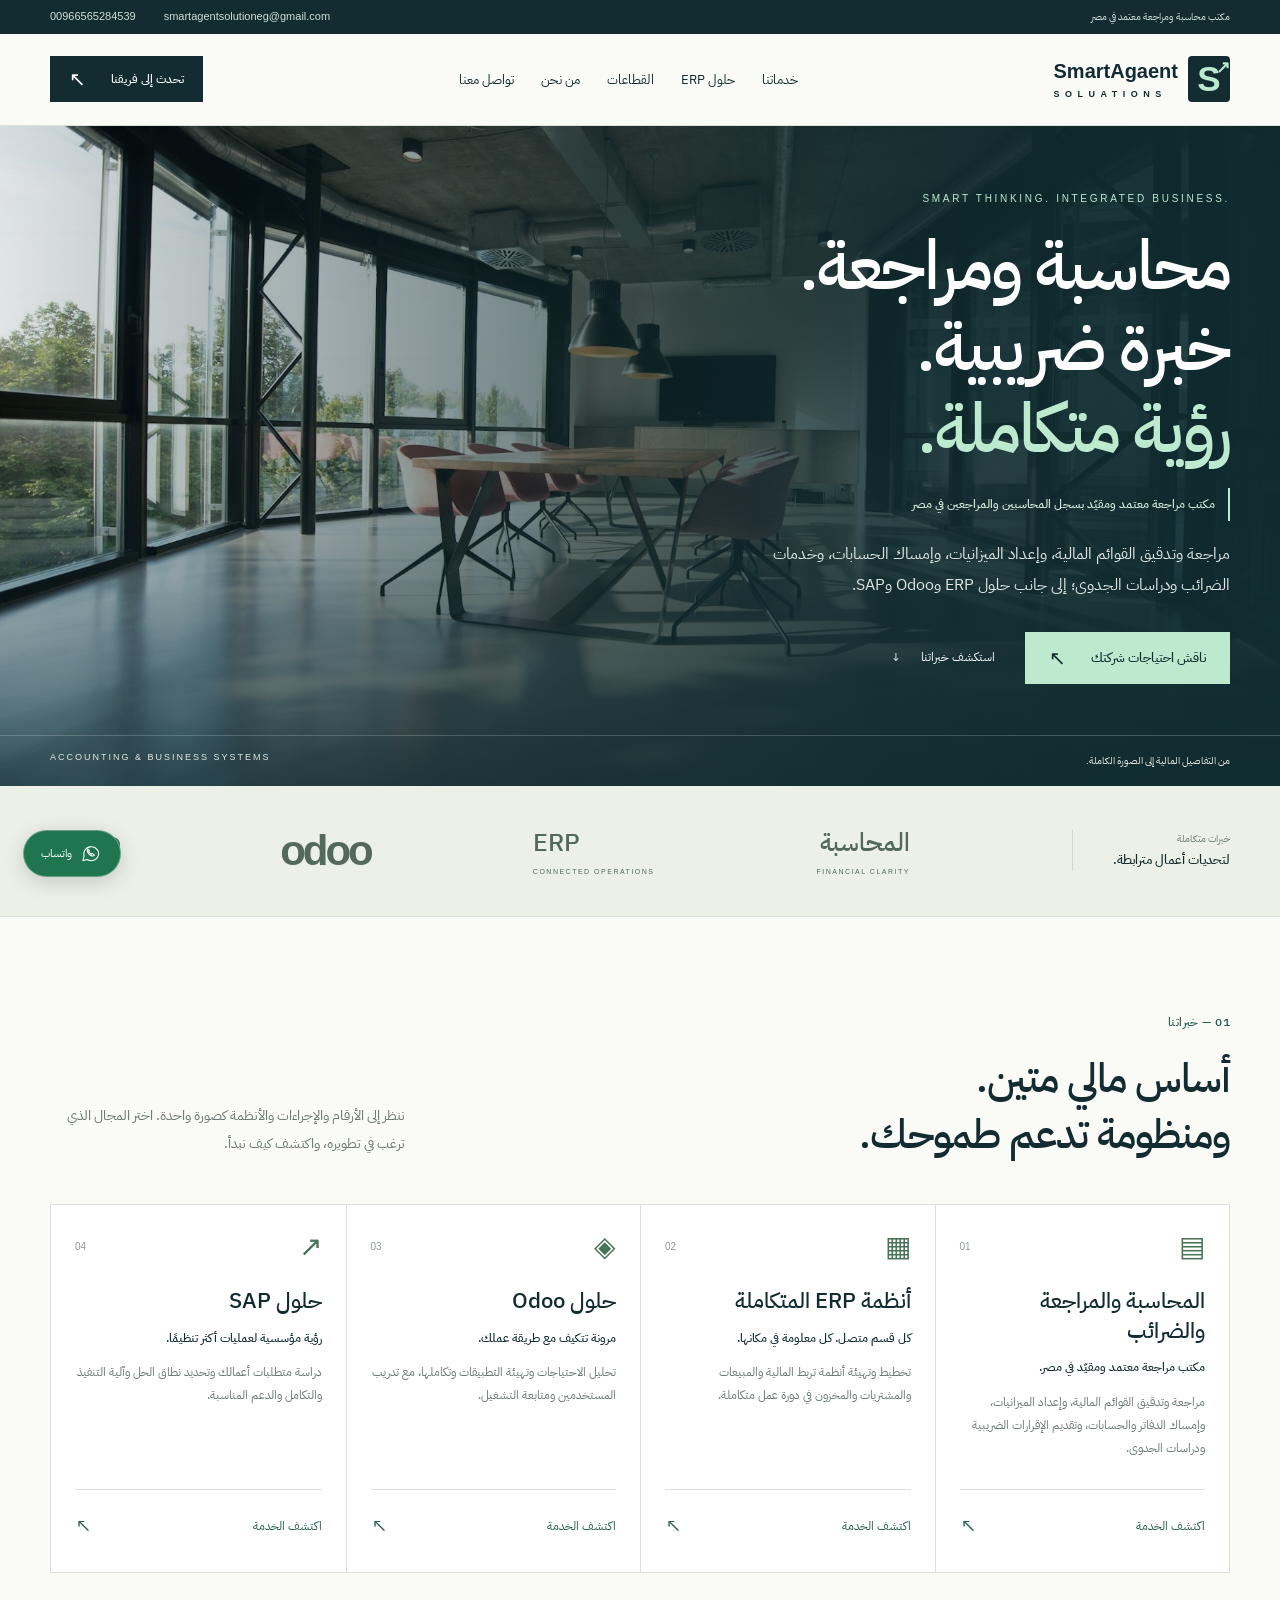
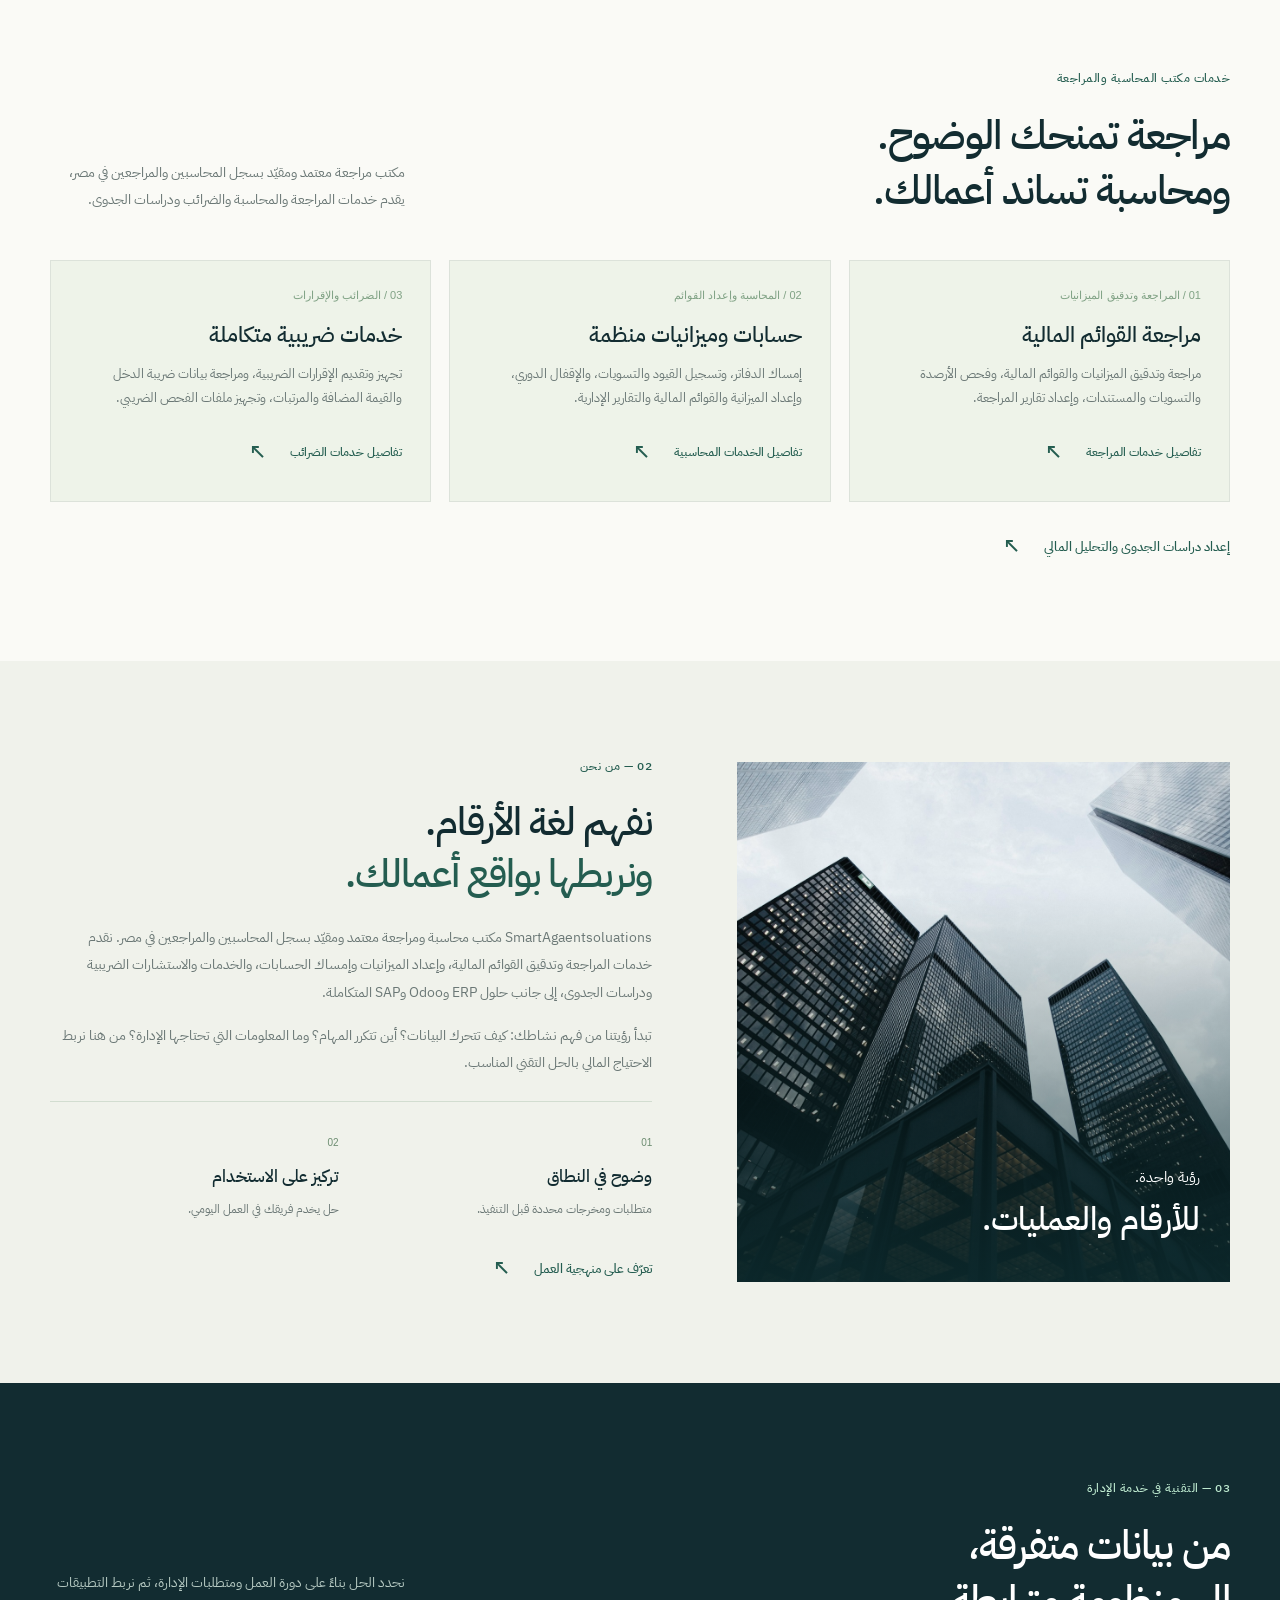
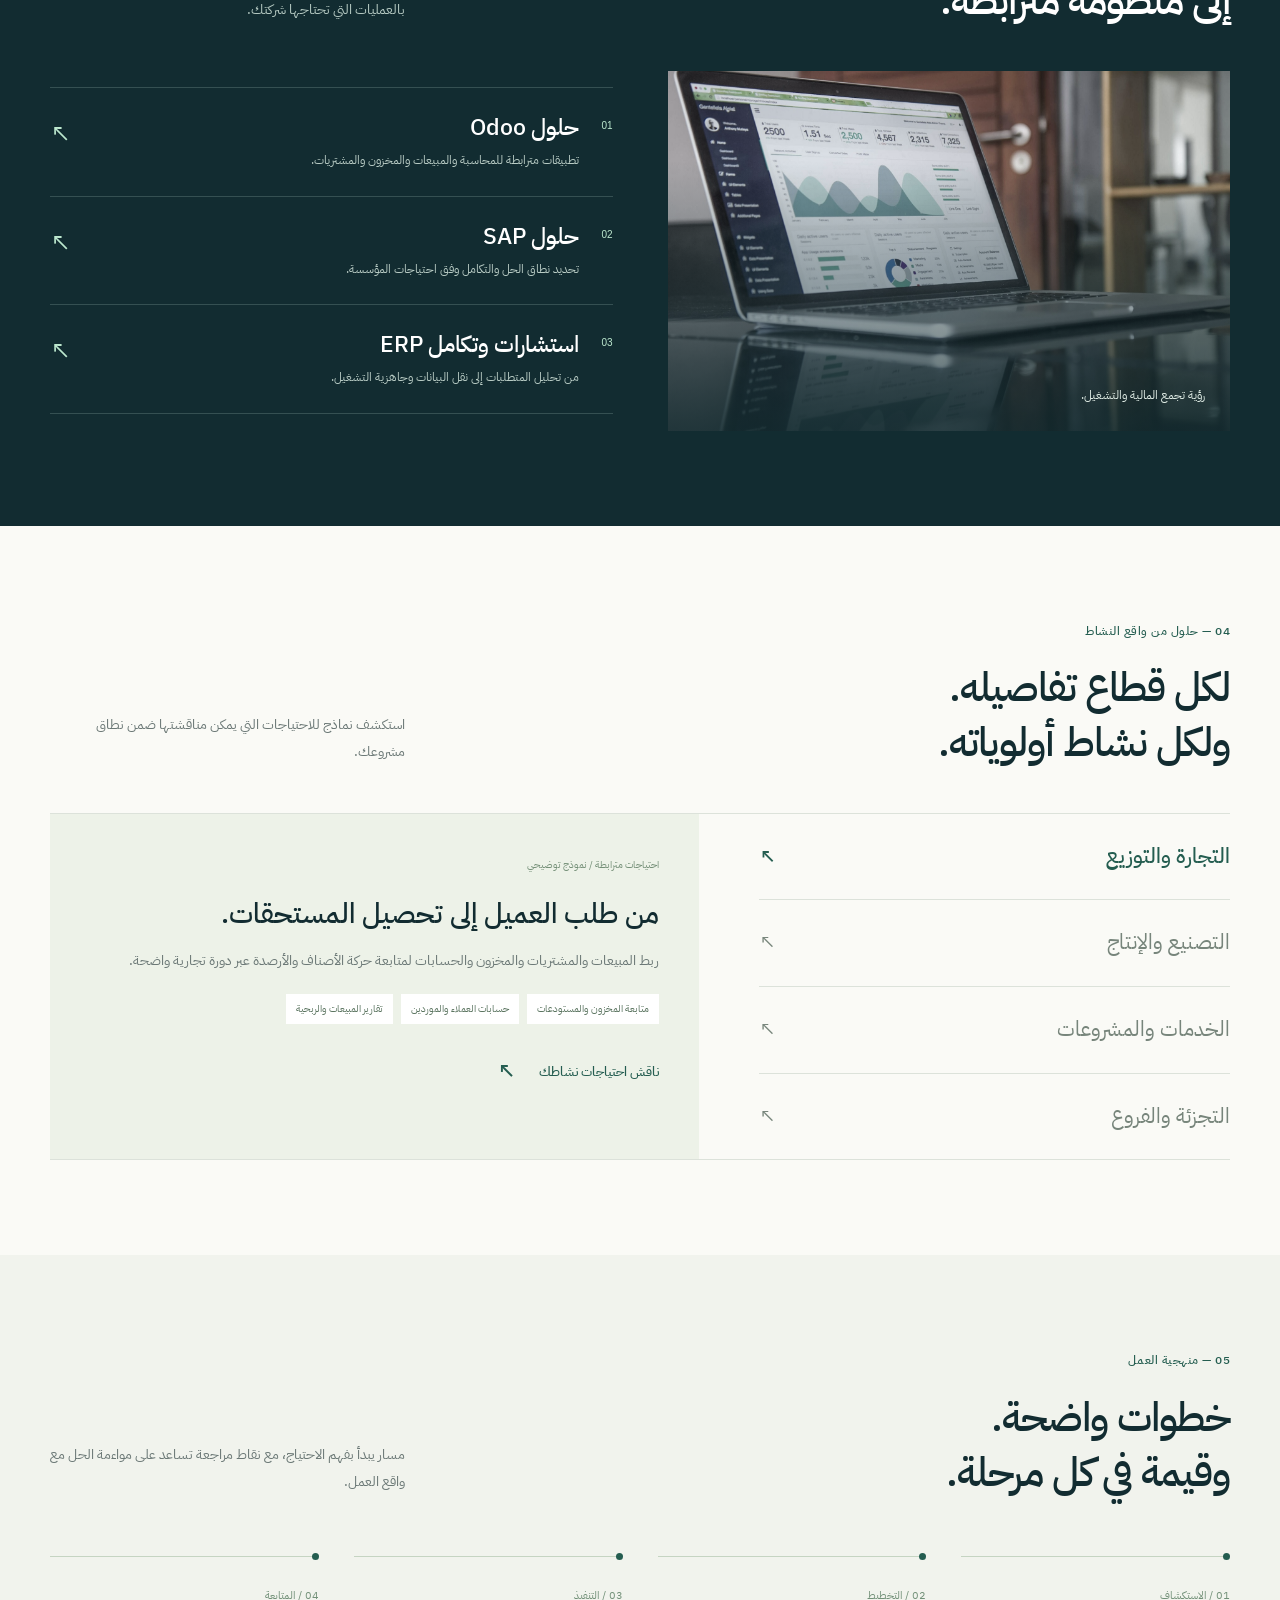
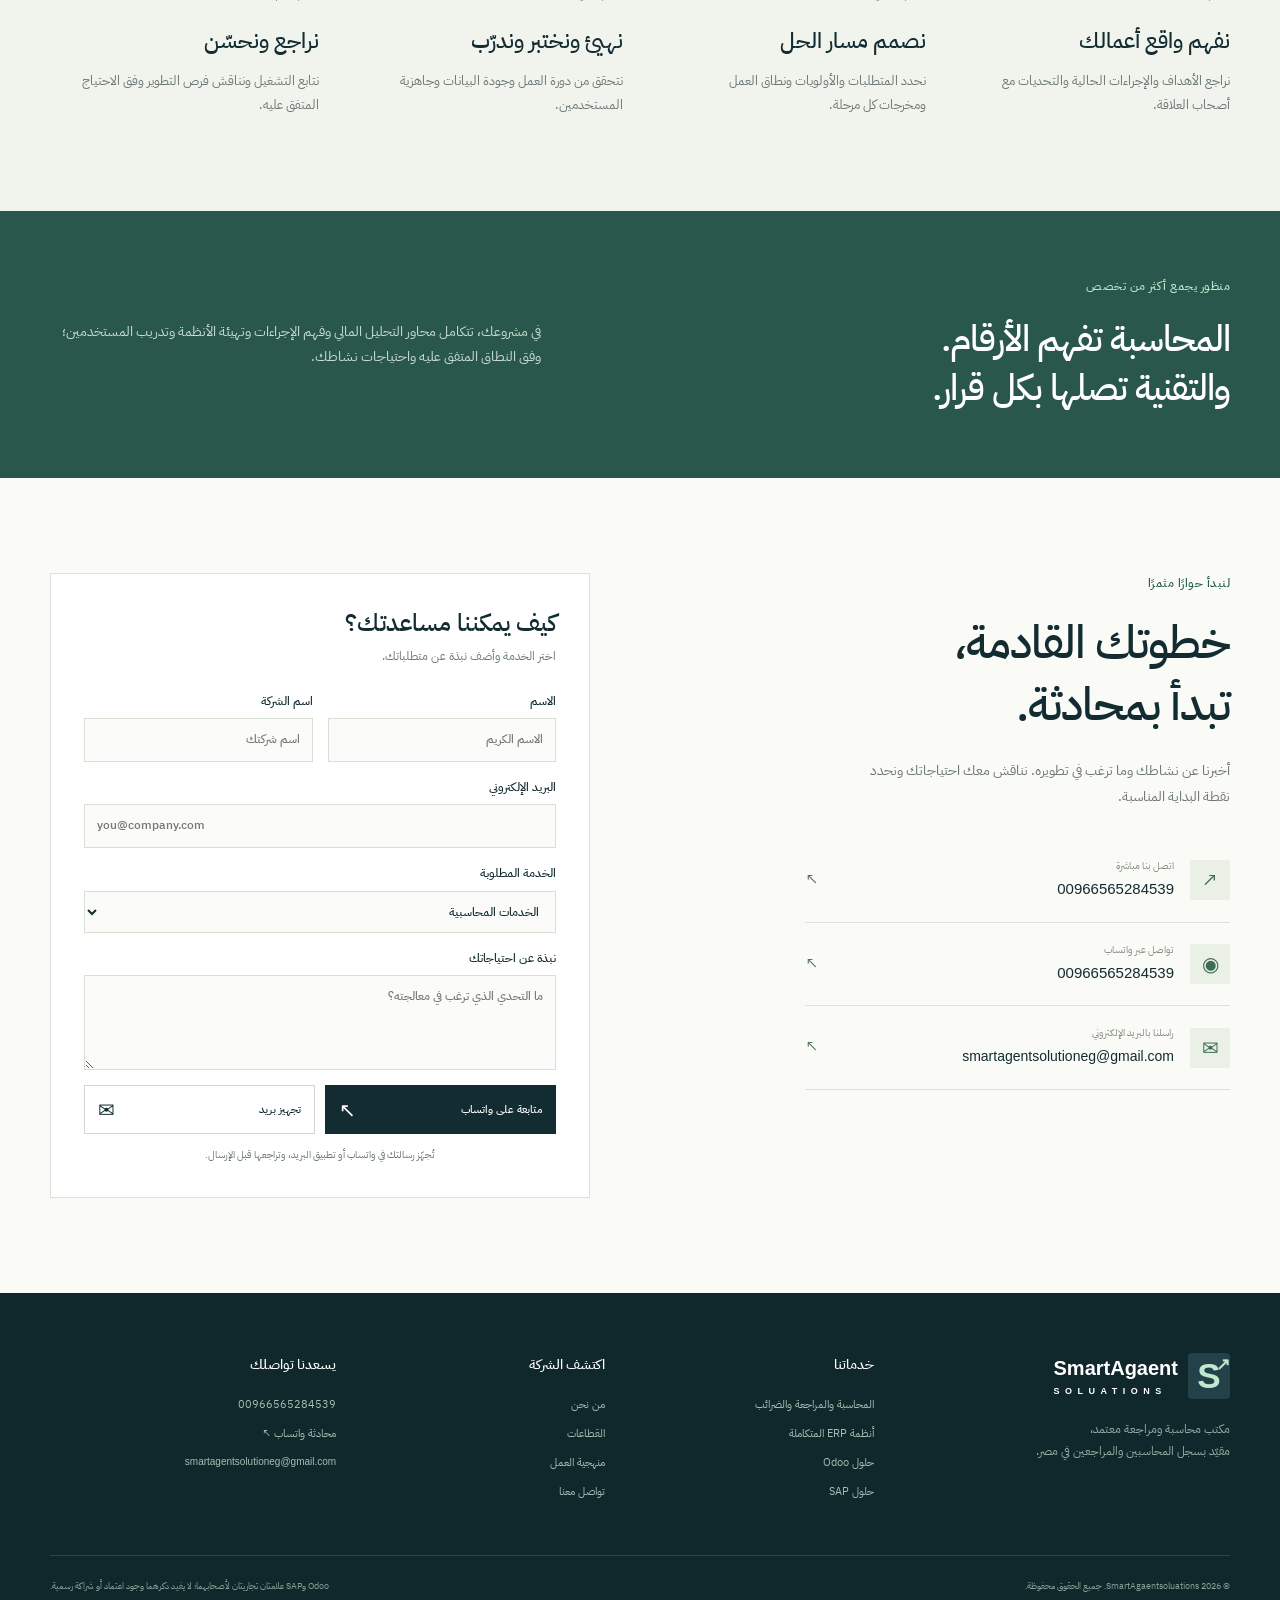
==== commit 2e65ccad: "Focus accounting services on financial statements, feasibility studies and tax returns" ====
--- a/index.html
+++ b/index.html
@@ -1,16 +1,16 @@
-<!doctype html><html lang="ar" dir="rtl"><head><meta charset="UTF-8"><meta name="viewport" content="width=device-width,initial-scale=1"><title>الميزانيات ودراسات الجدوى والإقرارات الضريبية وحلول ERP | SmartAgaentsoluations</title><meta name="description" content="إعداد وتدقيق الميزانيات، وإعداد دراسات الجدوى، وتقديم الإقرارات الضريبية، وحلول ERP وOdoo وSAP. تواصل على 00966565284539."><meta name="theme-color" content="#122c31"><meta property="og:title" content="الميزانيات ودراسات الجدوى والإقرارات الضريبية وحلول ERP | SmartAgaentsoluations"><meta property="og:description" content="إعداد وتدقيق الميزانيات، وإعداد دراسات الجدوى، وتقديم الإقرارات الضريبية، وحلول ERP وOdoo وSAP. تواصل على 00966565284539."><meta property="og:type" content="website"><meta property="og:locale" content="ar_AR"><link rel="icon" href="favicon.svg" type="image/svg+xml"><link rel="preconnect" href="https://fonts.googleapis.com"><link rel="preconnect" href="https://fonts.gstatic.com" crossorigin><link href="https://fonts.googleapis.com/css2?family=IBM+Plex+Sans+Arabic:wght@400;500;600;700&display=swap" rel="stylesheet"><link rel="stylesheet" href="styles.css"><script src="script.js" defer></script></head><body><a class="skip" href="#main">انتقل إلى المحتوى</a>
-    <div class="topbar"><div class="container"><span>المحاسبة وحلول الأعمال المتكاملة</span><div><a href="mailto:smartagentsolutioneg@gmail.com" dir="ltr">smartagentsolutioneg@gmail.com</a><a href="tel:+966565284539" dir="ltr">00966565284539</a></div></div></div>
+<!doctype html><html lang="ar" dir="rtl"><head><meta charset="UTF-8"><meta name="viewport" content="width=device-width,initial-scale=1"><title>مكتب محاسبة ومراجعة معتمد في مصر وخدمات الضرائب | SmartAgaentsoluations</title><meta name="description" content="مكتب مراجعة معتمد ومقيّد بسجل المحاسبين والمراجعين في مصر. مراجعة القوائم المالية وإعداد الميزانيات وخدمات الضرائب والإقرارات ودراسات الجدوى. تواصل على 00966565284539."><meta name="theme-color" content="#122c31"><meta property="og:title" content="مكتب محاسبة ومراجعة معتمد في مصر وخدمات الضرائب | SmartAgaentsoluations"><meta property="og:description" content="مكتب مراجعة معتمد ومقيّد بسجل المحاسبين والمراجعين في مصر. مراجعة القوائم المالية وإعداد الميزانيات وخدمات الضرائب والإقرارات ودراسات الجدوى. تواصل على 00966565284539."><meta property="og:type" content="website"><meta property="og:locale" content="ar_AR"><link rel="icon" href="favicon.svg" type="image/svg+xml"><link rel="preconnect" href="https://fonts.googleapis.com"><link rel="preconnect" href="https://fonts.gstatic.com" crossorigin><link href="https://fonts.googleapis.com/css2?family=IBM+Plex+Sans+Arabic:wght@400;500;600;700&display=swap" rel="stylesheet"><link rel="stylesheet" href="styles.css"><script src="script.js" defer></script></head><body><a class="skip" href="#main">انتقل إلى المحتوى</a>
+    <div class="topbar"><div class="container"><span>مكتب محاسبة ومراجعة معتمد في مصر</span><div><a href="mailto:smartagentsolutioneg@gmail.com" dir="ltr">smartagentsolutioneg@gmail.com</a><a href="tel:+966565284539" dir="ltr">00966565284539</a></div></div></div>
     <header class="header"><div class="container navigation"><a href="index.html" class="brand" aria-label="SmartAgaentsoluations الرئيسية"><span class="brand-mark" aria-hidden="true">S<span>↗</span></span><span class="brand-name" dir="ltr">SmartAgaent<span>SOLUATIONS</span></span></a>
     <button class="menu-toggle" aria-label="فتح القائمة" aria-expanded="false" aria-controls="nav"><span></span><span></span><span></span></button>
     <nav id="nav" aria-label="القائمة الرئيسية"><a href="#services">خدماتنا</a><a href="#solutions">حلول ERP</a><a href="#industries">القطاعات</a><a href="#about">من نحن</a><a href="#contact">تواصل معنا</a></nav>
-    <a class="button small nav-cta" href="https://wa.me/966565284539" target="_blank" rel="noopener noreferrer">تحدث إلى فريقنا <span>↖</span></a></div></header><main id="main"><section class="hero"><img class="hero-image" src="assets/office.jpg" width="1800" height="1200" alt="مساحة أعمال حديثة — صورة تعبيرية" fetchpriority="high"><div class="hero-shade"></div><div class="container hero-content"><div class="eyebrow light">SMART THINKING. INTEGRATED BUSINESS.</div><h1>خبرة مالية.<br>رؤية تقنية.<br><em>أثر مستدام.</em></h1><p>إعداد وتدقيق الميزانيات، ودراسات الجدوى، وتقديم الإقرارات الضريبية؛ مع حلول ERP وOdoo وSAP تربط الحسابات بواقع أعمالك.</p><div class="hero-actions"><a class="button mint" href="#contact">ناقش احتياجات شركتك <span>↖</span></a><a class="hero-explore" href="#services">استكشف خبراتنا <span>↓</span></a></div></div><div class="hero-bottom"><div class="container"><span>من التفاصيل المالية إلى الصورة الكاملة.</span><span>ACCOUNTING & BUSINESS SYSTEMS</span></div></div></section>
+    <a class="button small nav-cta" href="https://wa.me/966565284539" target="_blank" rel="noopener noreferrer">تحدث إلى فريقنا <span>↖</span></a></div></header><main id="main"><section class="hero"><img class="hero-image" src="assets/office.jpg" width="1800" height="1200" alt="مساحة أعمال حديثة — صورة تعبيرية" fetchpriority="high"><div class="hero-shade"></div><div class="container hero-content"><div class="eyebrow light">SMART THINKING. INTEGRATED BUSINESS.</div><h1>محاسبة ومراجعة.<br>خبرة ضريبية.<br><em>رؤية متكاملة.</em></h1><div class="registration-line">مكتب مراجعة معتمد ومقيّد بسجل المحاسبين والمراجعين في مصر</div><p>مراجعة وتدقيق القوائم المالية، وإعداد الميزانيات، وإمساك الحسابات، وخدمات الضرائب ودراسات الجدوى؛ إلى جانب حلول ERP وOdoo وSAP.</p><div class="hero-actions"><a class="button mint" href="#contact">ناقش احتياجات شركتك <span>↖</span></a><a class="hero-explore" href="#services">استكشف خبراتنا <span>↓</span></a></div></div><div class="hero-bottom"><div class="container"><span>من التفاصيل المالية إلى الصورة الكاملة.</span><span>ACCOUNTING & BUSINESS SYSTEMS</span></div></div></section>
 <section class="expertise-strip"><div class="container"><div><span>خبرات متكاملة</span><strong>لتحديات أعمال مترابطة.</strong></div><a href="accounting.html">المحاسبة <small>FINANCIAL CLARITY</small></a><a href="erp.html" dir="ltr">ERP <small>CONNECTED OPERATIONS</small></a><a href="odoo.html" class="odoo-word" dir="ltr">odoo</a><a href="sap.html" class="sap-word" dir="ltr">SAP</a></div></section>
-<section id="services" class="section"><div class="container"><div class="section-head"><div><div class="eyebrow">01 — خبراتنا</div><h2>أساس مالي متين.<br>ومنظومة تدعم طموحك.</h2></div><p>ننظر إلى الأرقام والإجراءات والأنظمة كصورة واحدة. اختر المجال الذي ترغب في تطويره، واكتشف كيف نبدأ.</p></div><div class="service-grid"><a class="service-card" href="accounting.html"><div class="card-top"><span class="service-icon">▤</span><span>01</span></div><h3>الخدمات المحاسبية</h3><strong>ميزانيات دقيقة. جدوى واضحة. التزامات منظمة.</strong><p>إعداد وتدقيق الميزانيات والقوائم المالية، وإعداد دراسات الجدوى، وتقديم الإقرارات الضريبية.</p><span class="card-link">اكتشف الخدمة <span>↖</span></span></a><a class="service-card" href="erp.html"><div class="card-top"><span class="service-icon">▦</span><span>02</span></div><h3>أنظمة ERP المتكاملة</h3><strong>كل قسم متصل. كل معلومة في مكانها.</strong><p>تخطيط وتهيئة أنظمة تربط المالية والمبيعات والمشتريات والمخزون في دورة عمل متكاملة.</p><span class="card-link">اكتشف الخدمة <span>↖</span></span></a><a class="service-card" href="odoo.html"><div class="card-top"><span class="service-icon">◈</span><span>03</span></div><h3>حلول Odoo</h3><strong>مرونة تتكيف مع طريقة عملك.</strong><p>تحليل الاحتياجات وتهيئة التطبيقات وتكاملها، مع تدريب المستخدمين ومتابعة التشغيل.</p><span class="card-link">اكتشف الخدمة <span>↖</span></span></a><a class="service-card" href="sap.html"><div class="card-top"><span class="service-icon">↗</span><span>04</span></div><h3>حلول SAP</h3><strong>رؤية مؤسسية لعمليات أكثر تنظيمًا.</strong><p>دراسة متطلبات أعمالك وتحديد نطاق الحل وآلية التنفيذ والتكامل والدعم المناسبة.</p><span class="card-link">اكتشف الخدمة <span>↖</span></span></a></div></div></section>
-<section class="section accounting-focus"><div class="container"><div class="section-head"><div><div class="eyebrow">الخدمات المحاسبية — محور اهتمامنا</div><h2>ميزانيتك، مشروعك،<br>والتزاماتك الضريبية.</h2></div><p>خدمات مالية تبدأ من مراجعة الأرقام وتصل إلى تقييم الاستثمار وتجهيز الإقرارات المطلوبة لنشاطك.</p></div><div class="module-grid"><article class="module-card"><span>01 / الميزانيات والقوائم المالية</span><h3>إعداد وتدقيق الميزانيات</h3><p>إعداد القوائم المالية وتدقيق الأرصدة والتسويات والمستندات، لتكوين صورة واضحة عن المركز المالي ونتائج النشاط.</p><a class="text-link" href="#contact" data-service="إعداد وتدقيق الميزانيات">ناقش ميزانية شركتك <span>↖</span></a></article><article class="module-card"><span>02 / قرارات الاستثمار</span><h3>إعداد دراسات الجدوى</h3><p>تقدير الاستثمار والتكاليف والإيرادات والتدفقات النقدية، وتحليل الربحية ونقطة التعادل وسيناريوهات المشروع.</p><a class="text-link" href="#contact" data-service="إعداد دراسات الجدوى">ناقش فكرة مشروعك <span>↖</span></a></article><article class="module-card"><span>03 / الإقرارات الضريبية</span><h3>تقديم الإقرارات الضريبية</h3><p>مراجعة وتجهيز البيانات وتقديم الإقرارات، ومتابعة متطلبات التقديم حسب دولة النشاط وطبيعة المنشأة.</p><a class="text-link" href="#contact" data-service="تقديم الإقرارات الضريبية">ناقش إقراراتك <span>↖</span></a></article></div><a class="text-link focus-more" href="accounting.html">تفاصيل الخدمات المحاسبية <span>↖</span></a></div></section>
-<section id="about" class="section about"><div class="container about-layout"><div class="image-panel"><img src="assets/architecture.jpg" width="1200" height="1500" alt="تفاصيل معمارية لمبنى أعمال — صورة تعبيرية" loading="lazy"><div class="image-caption"><span>رؤية واحدة.</span><strong>للأرقام والعمليات.</strong></div></div><div class="about-copy"><div class="eyebrow">02 — من نحن</div><h2>نفهم لغة الأرقام.<br><em>ونربطها بواقع أعمالك.</em></h2><p>SmartAgaentsoluations متخصصة في إعداد وتدقيق الميزانيات والقوائم المالية، وإعداد دراسات الجدوى، وتقديم الإقرارات الضريبية، إلى جانب حلول ERP وOdoo وSAP المتكاملة.</p><p>تبدأ رؤيتنا من فهم نشاطك: كيف تتحرك البيانات؟ أين تتكرر المهام؟ وما المعلومات التي تحتاجها الإدارة؟ من هنا نربط الاحتياج المالي بالحل التقني المناسب.</p><div class="principles"><div><span>01</span><h3>وضوح في النطاق</h3><p>متطلبات ومخرجات محددة قبل التنفيذ.</p></div><div><span>02</span><h3>تركيز على الاستخدام</h3><p>حل يخدم فريقك في العمل اليومي.</p></div></div><a class="text-link" href="#approach">تعرّف على منهجية العمل <span>↖</span></a></div></div></section>
+<section id="services" class="section"><div class="container"><div class="section-head"><div><div class="eyebrow">01 — خبراتنا</div><h2>أساس مالي متين.<br>ومنظومة تدعم طموحك.</h2></div><p>ننظر إلى الأرقام والإجراءات والأنظمة كصورة واحدة. اختر المجال الذي ترغب في تطويره، واكتشف كيف نبدأ.</p></div><div class="service-grid"><a class="service-card" href="accounting.html"><div class="card-top"><span class="service-icon">▤</span><span>01</span></div><h3>المحاسبة والمراجعة والضرائب</h3><strong>مكتب مراجعة معتمد ومقيّد في مصر.</strong><p>مراجعة وتدقيق القوائم المالية، وإعداد الميزانيات، وإمساك الدفاتر والحسابات، وتقديم الإقرارات الضريبية ودراسات الجدوى.</p><span class="card-link">اكتشف الخدمة <span>↖</span></span></a><a class="service-card" href="erp.html"><div class="card-top"><span class="service-icon">▦</span><span>02</span></div><h3>أنظمة ERP المتكاملة</h3><strong>كل قسم متصل. كل معلومة في مكانها.</strong><p>تخطيط وتهيئة أنظمة تربط المالية والمبيعات والمشتريات والمخزون في دورة عمل متكاملة.</p><span class="card-link">اكتشف الخدمة <span>↖</span></span></a><a class="service-card" href="odoo.html"><div class="card-top"><span class="service-icon">◈</span><span>03</span></div><h3>حلول Odoo</h3><strong>مرونة تتكيف مع طريقة عملك.</strong><p>تحليل الاحتياجات وتهيئة التطبيقات وتكاملها، مع تدريب المستخدمين ومتابعة التشغيل.</p><span class="card-link">اكتشف الخدمة <span>↖</span></span></a><a class="service-card" href="sap.html"><div class="card-top"><span class="service-icon">↗</span><span>04</span></div><h3>حلول SAP</h3><strong>رؤية مؤسسية لعمليات أكثر تنظيمًا.</strong><p>دراسة متطلبات أعمالك وتحديد نطاق الحل وآلية التنفيذ والتكامل والدعم المناسبة.</p><span class="card-link">اكتشف الخدمة <span>↖</span></span></a></div></div></section>
+<section class="section accounting-focus"><div class="container"><div class="section-head"><div><div class="eyebrow">خدمات مكتب المحاسبة والمراجعة</div><h2>مراجعة تمنحك الوضوح.<br>ومحاسبة تساند أعمالك.</h2></div><p>مكتب مراجعة معتمد ومقيّد بسجل المحاسبين والمراجعين في مصر، يقدم خدمات المراجعة والمحاسبة والضرائب ودراسات الجدوى.</p></div><div class="module-grid"><article class="module-card"><span>01 / المراجعة وتدقيق الميزانيات</span><h3>مراجعة القوائم المالية</h3><p>مراجعة وتدقيق الميزانيات والقوائم المالية، وفحص الأرصدة والتسويات والمستندات، وإعداد تقارير المراجعة.</p><a class="text-link" href="accounting.html#audit-services">تفاصيل خدمات المراجعة <span>↖</span></a></article><article class="module-card"><span>02 / المحاسبة وإعداد القوائم</span><h3>حسابات وميزانيات منظمة</h3><p>إمساك الدفاتر، وتسجيل القيود والتسويات، والإقفال الدوري، وإعداد الميزانية والقوائم المالية والتقارير الإدارية.</p><a class="text-link" href="accounting.html#accounting-services">تفاصيل الخدمات المحاسبية <span>↖</span></a></article><article class="module-card"><span>03 / الضرائب والإقرارات</span><h3>خدمات ضريبية متكاملة</h3><p>تجهيز وتقديم الإقرارات الضريبية، ومراجعة بيانات ضريبة الدخل والقيمة المضافة والمرتبات، وتجهيز ملفات الفحص الضريبي.</p><a class="text-link" href="accounting.html#tax-services">تفاصيل خدمات الضرائب <span>↖</span></a></article></div><a class="text-link focus-more" href="accounting.html#feasibility-services">إعداد دراسات الجدوى والتحليل المالي <span>↖</span></a></div></section>
+<section id="about" class="section about"><div class="container about-layout"><div class="image-panel"><img src="assets/architecture.jpg" width="1200" height="1500" alt="تفاصيل معمارية لمبنى أعمال — صورة تعبيرية" loading="lazy"><div class="image-caption"><span>رؤية واحدة.</span><strong>للأرقام والعمليات.</strong></div></div><div class="about-copy"><div class="eyebrow">02 — من نحن</div><h2>نفهم لغة الأرقام.<br><em>ونربطها بواقع أعمالك.</em></h2><p>SmartAgaentsoluations مكتب محاسبة ومراجعة معتمد ومقيّد بسجل المحاسبين والمراجعين في مصر. نقدم خدمات المراجعة وتدقيق القوائم المالية، وإعداد الميزانيات وإمساك الحسابات، والخدمات والاستشارات الضريبية ودراسات الجدوى، إلى جانب حلول ERP وOdoo وSAP المتكاملة.</p><p>تبدأ رؤيتنا من فهم نشاطك: كيف تتحرك البيانات؟ أين تتكرر المهام؟ وما المعلومات التي تحتاجها الإدارة؟ من هنا نربط الاحتياج المالي بالحل التقني المناسب.</p><div class="principles"><div><span>01</span><h3>وضوح في النطاق</h3><p>متطلبات ومخرجات محددة قبل التنفيذ.</p></div><div><span>02</span><h3>تركيز على الاستخدام</h3><p>حل يخدم فريقك في العمل اليومي.</p></div></div><a class="text-link" href="#approach">تعرّف على منهجية العمل <span>↖</span></a></div></div></section>
 <section id="solutions" class="section solutions"><div class="container"><div class="section-head"><div><div class="eyebrow light">03 — التقنية في خدمة الإدارة</div><h2>من بيانات متفرقة،<br>إلى منظومة مترابطة.</h2></div><p>نحدد الحل بناءً على دورة العمل ومتطلبات الإدارة، ثم نربط التطبيقات بالعمليات التي تحتاجها شركتك.</p></div><div class="solution-layout"><div class="solution-photo"><img src="assets/finance.jpg" width="1800" height="1200" alt="حاسوب يعرض تحليلات الأعمال — صورة تعبيرية" loading="lazy"><span>رؤية تجمع المالية والتشغيل.</span></div><div class="solution-links"><a href="odoo.html"><span class="solution-num">01</span><div><h3>حلول Odoo</h3><p>تطبيقات مترابطة للمحاسبة والمبيعات والمخزون والمشتريات.</p></div><span>↖</span></a><a href="sap.html"><span class="solution-num">02</span><div><h3>حلول SAP</h3><p>تحديد نطاق الحل والتكامل وفق احتياجات المؤسسة.</p></div><span>↖</span></a><a href="erp.html"><span class="solution-num">03</span><div><h3>استشارات وتكامل ERP</h3><p>من تحليل المتطلبات إلى نقل البيانات وجاهزية التشغيل.</p></div><span>↖</span></a></div></div></div></section>
 <section id="industries" class="section industries"><div class="container"><div class="section-head"><div><div class="eyebrow">04 — حلول من واقع النشاط</div><h2>لكل قطاع تفاصيله.<br>ولكل نشاط أولوياته.</h2></div><p>استكشف نماذج للاحتياجات التي يمكن مناقشتها ضمن نطاق مشروعك.</p></div><div class="industry-layout"><div class="industry-tabs" role="tablist" aria-label="استكشف احتياجات القطاعات"><button id="tab-trade" role="tab" aria-selected="true" aria-controls="industry-panel" data-industry="trade">التجارة والتوزيع <span>↖</span></button><button id="tab-industry" role="tab" aria-selected="false" aria-controls="industry-panel" data-industry="industry" tabindex="-1">التصنيع والإنتاج <span>↖</span></button><button id="tab-services" role="tab" aria-selected="false" aria-controls="industry-panel" data-industry="services" tabindex="-1">الخدمات والمشروعات <span>↖</span></button><button id="tab-retail" role="tab" aria-selected="false" aria-controls="industry-panel" data-industry="retail" tabindex="-1">التجزئة والفروع <span>↖</span></button></div><div id="industry-panel" class="industry-panel" role="tabpanel" aria-labelledby="tab-trade" tabindex="0"><span class="panel-label">احتياجات مترابطة / نموذج توضيحي</span><h3 id="industry-title">من طلب العميل إلى تحصيل المستحقات.</h3><p id="industry-desc">ربط المبيعات والمشتريات والمخزون والحسابات لمتابعة حركة الأصناف والأرصدة عبر دورة تجارية واضحة.</p><ul id="industry-list"><li>متابعة المخزون والمستودعات</li><li>حسابات العملاء والموردين</li><li>تقارير المبيعات والربحية</li></ul><a class="text-link" href="#contact">ناقش احتياجات نشاطك <span>↖</span></a></div></div></div></section>
 <section id="approach" class="section approach"><div class="container"><div class="section-head"><div><div class="eyebrow">05 — منهجية العمل</div><h2>خطوات واضحة.<br>وقيمة في كل مرحلة.</h2></div><p>مسار يبدأ بفهم الاحتياج، مع نقاط مراجعة تساعد على مواءمة الحل مع واقع العمل.</p></div><div class="steps"><article><span>01 / الاستكشاف</span><h3>نفهم واقع أعمالك</h3><p>نراجع الأهداف والإجراءات الحالية والتحديات مع أصحاب العلاقة.</p></article><article><span>02 / التخطيط</span><h3>نصمم مسار الحل</h3><p>نحدد المتطلبات والأولويات ونطاق العمل ومخرجات كل مرحلة.</p></article><article><span>03 / التنفيذ</span><h3>نهيئ ونختبر وندرّب</h3><p>نتحقق من دورة العمل وجودة البيانات وجاهزية المستخدمين.</p></article><article><span>04 / المتابعة</span><h3>نراجع ونحسّن</h3><p>نتابع التشغيل ونناقش فرص التطوير وفق الاحتياج المتفق عليه.</p></article></div></div></section>
 <section class="focus-banner"><div class="container"><div><div class="eyebrow light">منظور يجمع أكثر من تخصص</div><h2>المحاسبة تفهم الأرقام.<br>والتقنية تصلها بكل قرار.</h2></div><p>في مشروعك، تتكامل محاور التحليل المالي وفهم الإجراءات وتهيئة الأنظمة وتدريب المستخدمين؛ وفق النطاق المتفق عليه واحتياجات نشاطك.</p></div></section><section id="contact" class="section contact"><div class="container contact-layout"><div class="contact-copy"><div class="eyebrow">لنبدأ حوارًا مثمرًا</div><h2>خطوتك القادمة،<br>تبدأ بمحادثة.</h2><p>أخبرنا عن نشاطك وما ترغب في تطويره. نناقش معك احتياجاتك ونحدد نقطة البداية المناسبة.</p>
     <div class="contact-methods"><a href="tel:+966565284539"><span class="method-icon">↗</span><span><small>اتصل بنا مباشرة</small><strong dir="ltr">00966565284539</strong></span><span>↖</span></a><a href="https://wa.me/966565284539" target="_blank" rel="noopener noreferrer"><span class="method-icon">◉</span><span><small>تواصل عبر واتساب</small><strong dir="ltr">00966565284539</strong></span><span>↖</span></a><a href="mailto:smartagentsolutioneg@gmail.com"><span class="method-icon">✉</span><span><small>راسلنا بالبريد الإلكتروني</small><strong class="email-text" dir="ltr">smartagentsolutioneg@gmail.com</strong></span><span>↖</span></a></div></div>
-    <form id="contact-form"><h3>كيف يمكننا مساعدتك؟</h3><p>اختر الخدمة وأضف نبذة عن متطلباتك.</p><div class="field-row"><label>الاسم<input name="name" autocomplete="name" placeholder="الاسم الكريم" required maxlength="100"></label><label>اسم الشركة<input name="company" autocomplete="organization" placeholder="اسم شركتك" maxlength="150"></label></div><label>البريد الإلكتروني<input name="email" type="email" autocomplete="email" placeholder="you@company.com" dir="ltr" maxlength="200" required></label><label>الخدمة المطلوبة<select name="service" id="service"><option>الخدمات المحاسبية</option><option>إعداد وتدقيق الميزانيات</option><option>إعداد دراسات الجدوى</option><option>تقديم الإقرارات الضريبية</option><option>أنظمة ERP المتكاملة</option><option>حلول Odoo</option><option>حلول SAP</option><option>التطوير والتحول الرقمي</option></select></label><label>نبذة عن احتياجاتك<textarea name="message" rows="3" placeholder="ما التحدي الذي ترغب في معالجته؟" required maxlength="2000"></textarea></label><div class="form-actions"><button class="button" type="submit" name="channel" value="whatsapp">متابعة على واتساب <span>↖</span></button><button class="button outline" type="submit" name="channel" value="email">تجهيز بريد <span>✉</span></button></div><p class="form-note">تُجهّز رسالتك في واتساب أو تطبيق البريد، وتراجعها قبل الإرسال.</p><p id="form-status" role="status" hidden></p></form></div></section></main><footer><div class="container footer-grid"><div><a class="brand" href="index.html"><span class="brand-mark" aria-hidden="true">S<span>↗</span></span><span class="brand-name" dir="ltr">SmartAgaent<span>SOLUATIONS</span></span></a><p>خبرة مالية ورؤية تقنية،<br>لأعمال أكثر وضوحًا وترابطًا.</p></div><div><h3>خدماتنا</h3><a href="accounting.html">الخدمات المحاسبية</a><a href="erp.html">أنظمة ERP المتكاملة</a><a href="odoo.html">حلول Odoo</a><a href="sap.html">حلول SAP</a></div><div><h3>اكتشف الشركة</h3><a href="index.html#about">من نحن</a><a href="index.html#industries">القطاعات</a><a href="index.html#approach">منهجية العمل</a><a href="index.html#contact">تواصل معنا</a></div><div><h3>يسعدنا تواصلك</h3><a href="tel:+966565284539" dir="ltr">00966565284539</a><a href="https://wa.me/966565284539" target="_blank" rel="noopener noreferrer">محادثة واتساب ↖</a><a class="footer-email" href="mailto:smartagentsolutioneg@gmail.com" dir="ltr">smartagentsolutioneg@gmail.com</a></div></div><div class="container footer-bottom"><span>© <span id="year">2026</span> SmartAgaentsoluations. جميع الحقوق محفوظة.</span><span>Odoo وSAP علامتان تجاريتان لأصحابهما؛ لا يفيد ذكرهما وجود اعتماد أو شراكة رسمية.</span></div></footer><a class="whatsapp-float" href="https://wa.me/966565284539" target="_blank" rel="noopener noreferrer" aria-label="تواصل مع SmartAgaentsoluations عبر واتساب"><svg viewBox="0 0 32 32" aria-hidden="true"><path d="M26 15.5A10.5 10.5 0 0 1 10 24.4L4 26l1.6-5.8A10.5 10.5 0 1 1 26 15.5Z"/><path d="M11 10c-2 2 0 6 3 8s5 2 6 0l-3-2-1 1c-2-1-3-2-4-4l1-1Z"/></svg><span>واتساب</span></a></body></html>+    <form id="contact-form"><h3>كيف يمكننا مساعدتك؟</h3><p>اختر الخدمة وأضف نبذة عن متطلباتك.</p><div class="field-row"><label>الاسم<input name="name" autocomplete="name" placeholder="الاسم الكريم" required maxlength="100"></label><label>اسم الشركة<input name="company" autocomplete="organization" placeholder="اسم شركتك" maxlength="150"></label></div><label>البريد الإلكتروني<input name="email" type="email" autocomplete="email" placeholder="you@company.com" dir="ltr" maxlength="200" required></label><label>الخدمة المطلوبة<select name="service" id="service"><option>الخدمات المحاسبية</option><option>المراجعة وتدقيق القوائم المالية</option><option>إمساك الدفاتر والحسابات</option><option>خدمات الضرائب والفحص الضريبي</option><option>إعداد وتدقيق الميزانيات</option><option>إعداد دراسات الجدوى</option><option>تقديم الإقرارات الضريبية</option><option>أنظمة ERP المتكاملة</option><option>حلول Odoo</option><option>حلول SAP</option><option>التطوير والتحول الرقمي</option></select></label><label>نبذة عن احتياجاتك<textarea name="message" rows="3" placeholder="ما التحدي الذي ترغب في معالجته؟" required maxlength="2000"></textarea></label><div class="form-actions"><button class="button" type="submit" name="channel" value="whatsapp">متابعة على واتساب <span>↖</span></button><button class="button outline" type="submit" name="channel" value="email">تجهيز بريد <span>✉</span></button></div><p class="form-note">تُجهّز رسالتك في واتساب أو تطبيق البريد، وتراجعها قبل الإرسال.</p><p id="form-status" role="status" hidden></p></form></div></section></main><footer><div class="container footer-grid"><div><a class="brand" href="index.html"><span class="brand-mark" aria-hidden="true">S<span>↗</span></span><span class="brand-name" dir="ltr">SmartAgaent<span>SOLUATIONS</span></span></a><p>مكتب محاسبة ومراجعة معتمد،<br>مقيّد بسجل المحاسبين والمراجعين في مصر.</p></div><div><h3>خدماتنا</h3><a href="accounting.html">المحاسبة والمراجعة والضرائب</a><a href="erp.html">أنظمة ERP المتكاملة</a><a href="odoo.html">حلول Odoo</a><a href="sap.html">حلول SAP</a></div><div><h3>اكتشف الشركة</h3><a href="index.html#about">من نحن</a><a href="index.html#industries">القطاعات</a><a href="index.html#approach">منهجية العمل</a><a href="index.html#contact">تواصل معنا</a></div><div><h3>يسعدنا تواصلك</h3><a href="tel:+966565284539" dir="ltr">00966565284539</a><a href="https://wa.me/966565284539" target="_blank" rel="noopener noreferrer">محادثة واتساب ↖</a><a class="footer-email" href="mailto:smartagentsolutioneg@gmail.com" dir="ltr">smartagentsolutioneg@gmail.com</a></div></div><div class="container footer-bottom"><span>© <span id="year">2026</span> SmartAgaentsoluations. جميع الحقوق محفوظة.</span><span>Odoo وSAP علامتان تجاريتان لأصحابهما؛ لا يفيد ذكرهما وجود اعتماد أو شراكة رسمية.</span></div></footer><a class="whatsapp-float" href="https://wa.me/966565284539" target="_blank" rel="noopener noreferrer" aria-label="تواصل مع SmartAgaentsoluations عبر واتساب"><svg viewBox="0 0 32 32" aria-hidden="true"><path d="M26 15.5A10.5 10.5 0 0 1 10 24.4L4 26l1.6-5.8A10.5 10.5 0 1 1 26 15.5Z"/><path d="M11 10c-2 2 0 6 3 8s5 2 6 0l-3-2-1 1c-2-1-3-2-4-4l1-1Z"/></svg><span>واتساب</span></a></body></html>
--- a/styles.css
+++ b/styles.css
@@ -8,3 +8,4 @@
 @media(max-width:1000px){.navigation .nav-cta{display:none}.menu-toggle{display:flex;flex-direction:column;gap:5px;border:1px solid #d1dcd1;padding:11px 10px;background:none}.menu-toggle>span{height:1px;width:20px;background:var(--ink)}.navigation nav{display:none;position:absolute;top:91px;left:0;right:0;background:var(--paper);border-bottom:1px solid var(--line);padding:18px 32px;font-size:14px;box-shadow:0 15px 25px #18372d12}.navigation nav.open{display:flex;flex-direction:column;gap:0;align-items:stretch}.navigation nav a{padding:10px 0}}
 @media(max-width:700px){.navigation nav{top:76px;padding:18px 20px}}
 .accounting-focus{padding-top:0}.accounting-focus .module-card{display:flex;flex-direction:column;background:#eef3e9}.accounting-focus .module-card .text-link{padding-top:24px;margin-top:auto;font-size:12px}.accounting-focus .focus-more{margin-top:25px}@media(max-width:700px){.accounting-focus .module-grid{grid-template-columns:1fr}}
+.registration-line{font-size:12px;font-weight:500;color:#d6efdd;border-right:2px solid var(--mint);padding:5px 13px;margin:18px 0;max-width:500px;line-height:1.9}.hero .hero-content>p{margin-top:17px}.audit-grid,.tax-grid{display:grid;grid-template-columns:1fr 1fr;gap:30px;margin:35px 0}.audit-grid article{border-top:1px solid #42605e;padding-top:22px}.audit-grid h3{font-size:23px;margin-bottom:12px}.audit-grid p{font-size:14px;color:#bfd3c8;max-width:480px}.tax-services{background:#edf2e8}.tax-grid{gap:20px}.tax-grid .module-card{background:white}.audit-grid+.button,.tax-grid+.button{margin-top:10px}@media(max-width:700px){.hero{height:730px}.hero h1{font-size:49px;letter-spacing:-1px}.hero-content{padding-top:43px}.registration-line{font-size:11px;margin:17px 0;max-width:100%;padding-right:10px}.hero-content>p{font-size:14px}.hero .eyebrow{letter-spacing:1.6px}.audit-grid,.tax-grid{grid-template-columns:1fr;gap:24px}.audit-grid h3{font-size:22px}.audit-grid p{font-size:13px}.detail-hero h1{font-size:37px}}@media(max-width:380px){.hero h1{font-size:43px}.hero{height:750px}.detail-hero h1{font-size:33px}}
